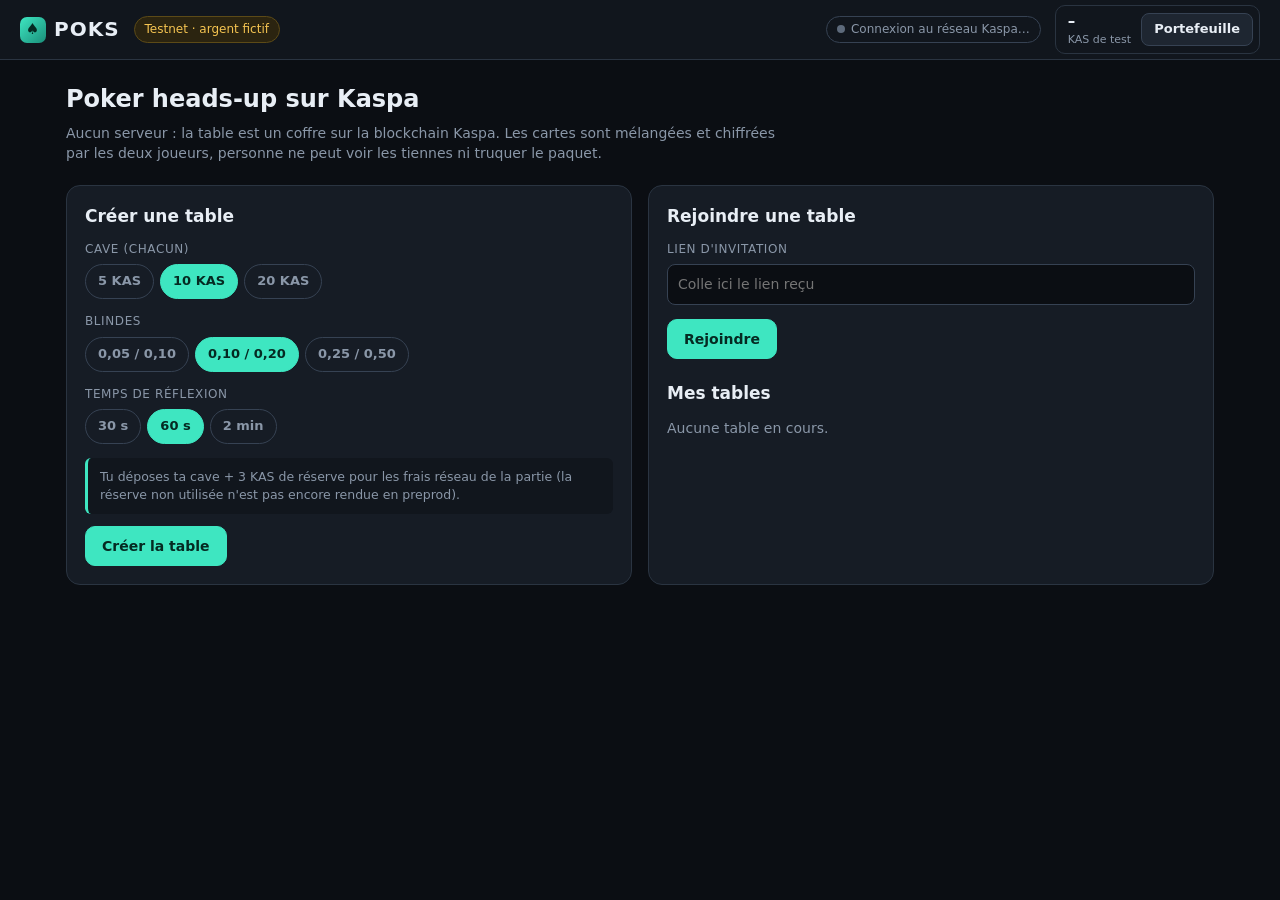
==== index.html @ b6e7e2ed "Poks preprod (testnet-10) : app statique Co-Authored-By: Claude Opus 5.5 <noreply@anthropic.com>" ====
<!doctype html>
<html lang="fr">
<head>
<meta charset="utf-8">
<meta name="viewport" content="width=device-width, initial-scale=1">
<title>Poks — Testnet</title>
<link rel="icon" href="data:image/svg+xml,<svg xmlns='http://www.w3.org/2000/svg' viewBox='0 0 32 32'><rect width='32' height='32' rx='8' fill='%233ee6c1'/><text x='16' y='23' font-size='20' text-anchor='middle' fill='%23052a22'>♠</text></svg>">
<style>
:root {
  --bg: #0b0e13; --bg2: #11161d; --panel: #161c25; --panel2: #1e2631; --line: #2a3441; --line2: #364253;
  --text: #e8eef5; --muted: #8a97a8; --dim: #5d6a7b;
  --accent: #3ee6c1; --accent-ink: #052a22; --gold: #f5c451; --red: #f05d5d; --ok: #3fd27f; --blue: #5aa9ff;
  --felt1: #17805f; --felt2: #0d5a43; --felt3: #08372a; --rail: #1b1f26;
}
* { box-sizing: border-box; }
html, body { margin: 0; min-height: 100%; background: var(--bg); color: var(--text); font: 14px/1.45 Inter, system-ui, -apple-system, "Segoe UI", Roboto, sans-serif; }
button { font: inherit; cursor: pointer; border: 0; color: inherit; background: none; }
input, select { font: inherit; color: var(--text); }
.num { font-variant-numeric: tabular-nums; }
.btn { background: var(--panel2); border: 1px solid var(--line2); padding: 9px 16px; border-radius: 10px; font-weight: 600; }
.btn:hover:not(:disabled) { border-color: var(--muted); }
.btn.primary { background: var(--accent); border-color: var(--accent); color: var(--accent-ink); }
.btn.danger { color: var(--red); border-color: #6b2a2f; background: transparent; }
.btn.sm { padding: 6px 12px; font-size: 13px; border-radius: 8px; }
.btn:disabled { opacity: .4; cursor: not-allowed; }
.topbar { height: 60px; display: flex; align-items: center; gap: 14px; padding: 0 20px; background: var(--bg2); border-bottom: 1px solid var(--line); position: sticky; top: 0; z-index: 20; }
.logo { font-weight: 900; font-size: 20px; letter-spacing: 1px; display: flex; align-items: center; gap: 8px; cursor: pointer; }
.logo i { width: 26px; height: 26px; border-radius: 7px; background: linear-gradient(135deg, var(--accent), #1a8f7a); display: grid; place-items: center; font-style: normal; color: var(--accent-ink); font-size: 15px; }
.grow { flex: 1; }
.pill { font-size: 12px; padding: 4px 10px; border-radius: 99px; border: 1px solid var(--line2); color: var(--muted); display: inline-flex; gap: 6px; align-items: center; }
.pill.test { color: var(--gold); border-color: #5c4a17; background: #2b2410; }
.dot { width: 8px; height: 8px; border-radius: 50%; background: var(--dim); } .dot.on { background: var(--ok); box-shadow: 0 0 0 3px rgba(63,210,127,.15); }
.walletchip { display: flex; align-items: center; gap: 10px; padding: 5px 6px 5px 12px; border: 1px solid var(--line); border-radius: 10px; cursor: pointer; }
.walletchip b { font-size: 15px; }
.walletchip small { display: block; color: var(--muted); font-size: 11px; }
main { max-width: 1180px; margin: 0 auto; padding: 22px 16px; }
.screen { display: none; } .screen.on { display: block; }
h1 { font-size: 24px; margin: 0 0 6px; } h2 { font-size: 17px; margin: 0 0 12px; }
.lead { color: var(--muted); margin: 0 0 22px; max-width: 720px; }
.grid2 { display: grid; grid-template-columns: 1fr 1fr; gap: 16px; } @media (max-width: 860px) { .grid2 { grid-template-columns: 1fr; } }
.card { background: var(--panel); border: 1px solid var(--line); border-radius: 14px; padding: 18px; }
.field { display: flex; flex-direction: column; gap: 6px; margin-bottom: 14px; }
.field label { font-size: 12px; color: var(--muted); text-transform: uppercase; letter-spacing: .6px; }
.chips { display: flex; flex-wrap: wrap; gap: 6px; }
.chip { padding: 7px 12px; border-radius: 99px; border: 1px solid var(--line2); color: var(--muted); font-size: 13px; font-weight: 600; }
.chip.on { background: var(--accent); color: var(--accent-ink); border-color: var(--accent); }
.inp { background: var(--bg); border: 1px solid var(--line2); border-radius: 8px; padding: 9px 10px; width: 100%; }
.mono { font-family: ui-monospace, Menlo, monospace; font-size: 12px; word-break: break-all; }
.note { background: var(--bg2); border-left: 3px solid var(--accent); border-radius: 6px; padding: 10px 12px; font-size: 12.5px; color: var(--muted); margin: 12px 0; }
.warn { border-left-color: var(--gold); }
.err { border-left-color: var(--red); color: #ffb3b3; }
.row { display: flex; gap: 10px; align-items: center; flex-wrap: wrap; }
.list .it { display: flex; justify-content: space-between; align-items: center; padding: 10px 0; border-bottom: 1px solid var(--line); gap: 10px; }
.spinner { width: 18px; height: 18px; border-radius: 50%; border: 2px solid var(--line2); border-top-color: var(--accent); animation: spin .8s linear infinite; display: inline-block; vertical-align: middle; }
@keyframes spin { to { transform: rotate(360deg); } }
/* ---- table ---- */
.tgrid { display: grid; grid-template-columns: 1fr 340px; gap: 16px; } @media (max-width: 980px) { .tgrid { grid-template-columns: 1fr; } }
.twrap { position: relative; width: 100%; aspect-ratio: 1.75; max-height: 62vh; margin: 0 auto; }
.felt { position: absolute; inset: 11% 4%; border-radius: 999px; background: radial-gradient(ellipse at 50% 45%, var(--felt1) 0%, var(--felt2) 55%, var(--felt3) 100%); border: 14px solid var(--rail); box-shadow: 0 0 0 2px #2c333d, inset 0 0 60px rgba(0,0,0,.45), 0 20px 60px rgba(0,0,0,.6); }
.felt::after { content: "POKS · TESTNET"; position: absolute; left: 50%; top: 70%; transform: translate(-50%,-50%); font-weight: 900; letter-spacing: 6px; color: rgba(255,255,255,.06); font-size: 22px; white-space: nowrap; }
.center { position: absolute; left: 50%; top: 44%; transform: translate(-50%,-50%); display: flex; flex-direction: column; align-items: center; gap: 10px; }
.potpill { background: rgba(0,0,0,.45); border-radius: 99px; padding: 4px 14px; font-weight: 700; font-size: 14px; }
.potpill:empty { display: none; }
.board { display: flex; gap: 6px; }
.status { min-height: 20px; font-weight: 600; font-size: 13.5px; color: #fff; text-shadow: 0 1px 3px #000; text-align: center; max-width: 360px; }
.pc { --w: 54px; width: var(--w); height: calc(var(--w) * 1.42); border-radius: 6px; background: #fdfcf8; box-shadow: 0 2px 6px rgba(0,0,0,.45); display: flex; flex-direction: column; padding: 3px 5px; font-weight: 800; position: relative; flex: none; }
.pc .r { font-size: calc(var(--w) * .40); line-height: 1; } .pc .s { font-size: calc(var(--w) * .36); line-height: 1; } .pc .big { position: absolute; right: 5px; bottom: 2px; font-size: calc(var(--w) * .55); line-height: 1; }
.pc.red { color: #d42b2b; } .pc.blk { color: #16191e; }
.pc.back { background: linear-gradient(135deg, #1f3b66, #13284a); border: 2px solid #fdfcf8; padding: 0; }
.pc.back::before { content: ""; position: absolute; inset: 4px; border-radius: 3px; background: repeating-linear-gradient(45deg, rgba(255,255,255,.08) 0 4px, transparent 4px 8px); }
.pc.slot { background: rgba(255,255,255,.05); box-shadow: none; border: 1px dashed rgba(255,255,255,.18); }
.seat { position: absolute; left: 50%; transform: translate(-50%,-50%); display: flex; flex-direction: column; align-items: center; gap: 4px; }
.seat.opp { top: 10%; } .seat.me { top: 80%; }
.seat.me .hole { margin-bottom: -14px; z-index: 0; } .seat .plate { z-index: 1; }
.seat .hole { display: flex; gap: 3px; } .seat.me .hole .pc { --w: 62px; } .seat.opp .hole .pc { --w: 46px; }
.plate { display: flex; align-items: center; gap: 8px; background: rgba(12,16,22,.94); border: 1px solid var(--line2); border-radius: 12px; padding: 6px 14px 6px 6px; min-width: 170px; box-shadow: 0 4px 14px rgba(0,0,0,.5); position: relative; }
.seat.acting .plate { border-color: var(--accent); box-shadow: 0 0 0 1px var(--accent), 0 0 22px rgba(62,230,193,.35); }
.ava { --t: 100; position: relative; width: 40px; height: 40px; border-radius: 50%; display: grid; place-items: center; font-weight: 900; color: #0a120f; flex: none; }
.ava::before { content: ""; position: absolute; inset: -4px; border-radius: 50%; background: conic-gradient(var(--ring, var(--accent)) calc(var(--t) * 1%), transparent 0); -webkit-mask: radial-gradient(circle, transparent 22px, #000 23px); mask: radial-gradient(circle, transparent 22px, #000 23px); }
.seat:not(.acting) .ava::before { display: none; }
.pname { font-size: 12.5px; color: var(--muted); } .pstack { font-weight: 800; font-size: 15px; }
.dbtn { position: absolute; right: -10px; top: -10px; width: 22px; height: 22px; border-radius: 50%; background: #fff; color: #111; font-weight: 900; font-size: 11px; display: grid; place-items: center; }
.handlbl { font-size: 12px; font-weight: 700; color: var(--gold); background: rgba(0,0,0,.55); padding: 2px 10px; border-radius: 99px; }
.handlbl:empty { display: none; }
.bet { position: absolute; left: 50%; transform: translateX(-50%); font-weight: 700; font-size: 13px; background: rgba(0,0,0,.4); padding: 2px 10px; border-radius: 99px; }
.bet:empty { display: none; }
.bet.opp { top: 29%; } .bet.me { top: 59%; }
.actbox { margin-top: 12px; }
.sizing { display: flex; gap: 6px; align-items: center; margin-bottom: 10px; flex-wrap: wrap; }
.preset { padding: 6px 10px; border-radius: 8px; background: var(--panel2); border: 1px solid var(--line2); font-size: 12px; font-weight: 700; color: var(--muted); }
.sizing input[type=range] { flex: 1; min-width: 120px; accent-color: var(--accent); }
.mainacts { display: grid; grid-template-columns: 1fr 1fr 1fr; gap: 10px; }
.abtn { padding: 14px 10px; border-radius: 12px; font-weight: 800; font-size: 15px; border: 1px solid; line-height: 1.15; }
.abtn small { display: block; font-size: 13px; opacity: .9; }
.abtn.fold { background: #2a1517; border-color: #6b2a2f; color: #ff9c9c; } .abtn.call { background: #10281f; border-color: #1f6b4f; color: #7ff0d0; } .abtn.raise { background: #2e2310; border-color: #8a6420; color: #ffc865; }
.abtn:disabled { opacity: .3; cursor: not-allowed; }
.waitbox { color: var(--muted); text-align: center; padding: 18px; }
.side { display: flex; flex-direction: column; gap: 12px; }
.tabbar { display: flex; border-bottom: 1px solid var(--line); margin: -6px -6px 8px; }
.tabbar button { flex: 1; padding: 8px; color: var(--muted); font-weight: 600; font-size: 12.5px; border-bottom: 2px solid transparent; }
.tabbar button.on { color: var(--text); border-bottom-color: var(--accent); }
.logbox { max-height: 430px; overflow-y: auto; font-size: 12.5px; }
.lg { padding: 6px 0; border-bottom: 1px solid var(--line); }
.lg .h { font-family: ui-monospace, Menlo, monospace; font-size: 10.5px; color: var(--dim); cursor: pointer; }
.kv { display: grid; grid-template-columns: 1fr auto; gap: 6px 10px; font-size: 13px; } .kv span { color: var(--muted); }
.mbg { position: fixed; inset: 0; z-index: 50; background: rgba(3,5,8,.72); display: none; align-items: center; justify-content: center; padding: 16px; }
.mbg.on { display: flex; }
.modal { width: 100%; max-width: 480px; background: var(--panel); border: 1px solid var(--line2); border-radius: 18px; padding: 22px; }
.toasts { position: fixed; top: 70px; right: 16px; z-index: 70; display: flex; flex-direction: column; gap: 8px; }
.toast { background: var(--panel); border: 1px solid var(--line2); border-left: 3px solid var(--accent); border-radius: 10px; padding: 10px 14px; font-size: 13px; max-width: 340px; box-shadow: 0 10px 30px rgba(0,0,0,.5); }
.toast.err { border-left-color: var(--red); }
.result { background: rgba(0,0,0,.55); border-radius: 10px; padding: 6px 12px; font-size: 13px; text-align: center; }
</style>
</head>
<body>
<div class="topbar">
  <div class="logo" id="home"><i>♠</i>POKS</div>
  <span class="pill test">Testnet · argent fictif</span>
  <div class="grow"></div>
  <span class="pill" id="net"><span class="dot" id="netdot"></span><span id="netlbl">Connexion au réseau Kaspa…</span></span>
  <div class="walletchip" id="wchip"><div><b class="num" id="wbal">–</b><small>KAS de test</small></div><span class="btn sm">Portefeuille</span></div>
</div>
<main id="root">
  <section class="screen on" id="s-home">
    <h1>Poker heads-up sur Kaspa</h1>
    <p class="lead">Aucun serveur : la table est un coffre sur la blockchain Kaspa. Les cartes sont mélangées et chiffrées par les deux joueurs, personne ne peut voir les tiennes ni truquer le paquet.</p>
    <div class="grid2">
      <div class="card">
        <h2>Créer une table</h2>
        <div class="field"><label>Cave (chacun)</label><div class="chips" id="c-buyin"><button class="chip" data-v="5">5 KAS</button><button class="chip on" data-v="10">10 KAS</button><button class="chip" data-v="20">20 KAS</button></div></div>
        <div class="field"><label>Blindes</label><div class="chips" id="c-blinds"><button class="chip" data-v="0.05/0.1">0,05 / 0,10</button><button class="chip on" data-v="0.1/0.2">0,10 / 0,20</button><button class="chip" data-v="0.25/0.5">0,25 / 0,50</button></div></div>
        <div class="field"><label>Temps de réflexion</label><div class="chips" id="c-time"><button class="chip" data-v="30">30 s</button><button class="chip on" data-v="60">60 s</button><button class="chip" data-v="120">2 min</button></div></div>
        <div class="note">Tu déposes ta cave + 3 KAS de réserve pour les frais réseau de la partie (la réserve non utilisée n'est pas encore rendue en preprod).</div>
        <button class="btn primary" id="b-create">Créer la table</button>
      </div>
      <div class="card">
        <h2>Rejoindre une table</h2>
        <div class="field"><label>Lien d'invitation</label><input class="inp" id="j-link" placeholder="Colle ici le lien reçu"></div>
        <button class="btn primary" id="b-join">Rejoindre</button>
        <h2 style="margin-top:22px">Mes tables</h2>
        <div class="list" id="mytables"><div style="color:var(--muted)">Aucune table en cours.</div></div>
      </div>
    </div>
  </section>

  <section class="screen" id="s-table">
    <div class="row" style="margin-bottom:10px">
      <button class="btn sm" id="b-back">← Accueil</button>
      <b id="t-title">Table</b><span class="pill" id="t-hand"></span>
      <div class="grow"></div>
      <button class="btn sm" id="b-invite" style="display:none">Copier l'invitation</button>
      <button class="btn sm danger" id="b-leave">Quitter et encaisser</button>
    </div>
    <div class="tgrid">
      <div>
        <div class="twrap"><div class="felt"></div>
          <div class="seat opp" id="seat-opp"><div class="hole" id="h-opp"></div><div class="plate"><div class="ava" style="background:#f5c451">B</div><div><div class="pname" id="n-opp">Adversaire</div><div class="pstack num" id="st-opp">–</div></div><span id="d-opp"></span></div><div class="handlbl" id="l-opp"></div></div>
          <div class="bet opp num" id="bet-opp"></div>
          <div class="center"><div class="potpill num" id="pot"></div><div class="board" id="board"></div><div class="status" id="status"></div></div>
          <div class="bet me num" id="bet-me"></div>
          <div class="seat me" id="seat-me"><div class="hole" id="h-me"></div><div class="plate"><div class="ava" style="background:#3ee6c1">T</div><div><div class="pname">Toi</div><div class="pstack num" id="st-me">–</div></div><span id="d-me"></span></div><div class="handlbl" id="l-me"></div></div>
        </div>
        <div class="card actbox" id="actbox"></div>
      </div>
      <aside class="side">
        <div class="card">
          <div class="tabbar" id="tabs"><button class="on" data-p="log">Journal Kaspa</button><button data-p="info">Table</button></div>
          <div id="p-log" class="logbox"></div>
          <div id="p-info" style="display:none"></div>
        </div>
      </aside>
    </div>
  </section>
</main>

<div class="mbg" id="m-wallet"><div class="modal">
  <h2>Portefeuille de test</h2>
  <p style="color:var(--muted);margin-top:0">Une clé créée et gardée dans ce navigateur, pour le réseau de test uniquement (argent fictif).</p>
  <div class="field"><label>Ton adresse</label><div class="mono" id="w-addr"></div></div>
  <div class="kv"><span>Solde</span><b class="num" id="w-bal"></b></div>
  <div class="note">Pour recevoir des KAS de test gratuits : ouvre le <a href="https://faucet-tn10.kaspanet.io/" target="_blank" rel="noopener" style="color:var(--accent)">faucet testnet-10</a> et colle ton adresse.</div>
  <div class="row"><button class="btn sm" id="w-copy">Copier l'adresse</button><button class="btn sm" id="w-export">Afficher la clé privée</button><button class="btn sm" id="w-import">Importer une clé</button></div>
  <div class="mono" id="w-priv" style="margin-top:10px;color:var(--gold)"></div>
  <div class="row" style="justify-content:flex-end;margin-top:16px"><button class="btn" data-close>Fermer</button></div>
</div></div>

<div class="mbg" id="m-join"><div class="modal">
  <h2>Rejoindre cette table ?</h2>
  <div class="kv" id="mj-info"></div>
  <div class="note">Ta cave est déposée dans le coffre de la table. Tu la récupères (avec tes gains) quand tu quittes la table.</div>
  <div class="row" style="justify-content:flex-end"><button class="btn" data-close>Annuler</button><button class="btn primary" id="mj-ok">Rejoindre</button></div>
</div></div>

<div class="toasts" id="toasts"></div>
<script type="module" src="./app.js"></script>
</body>
</html>
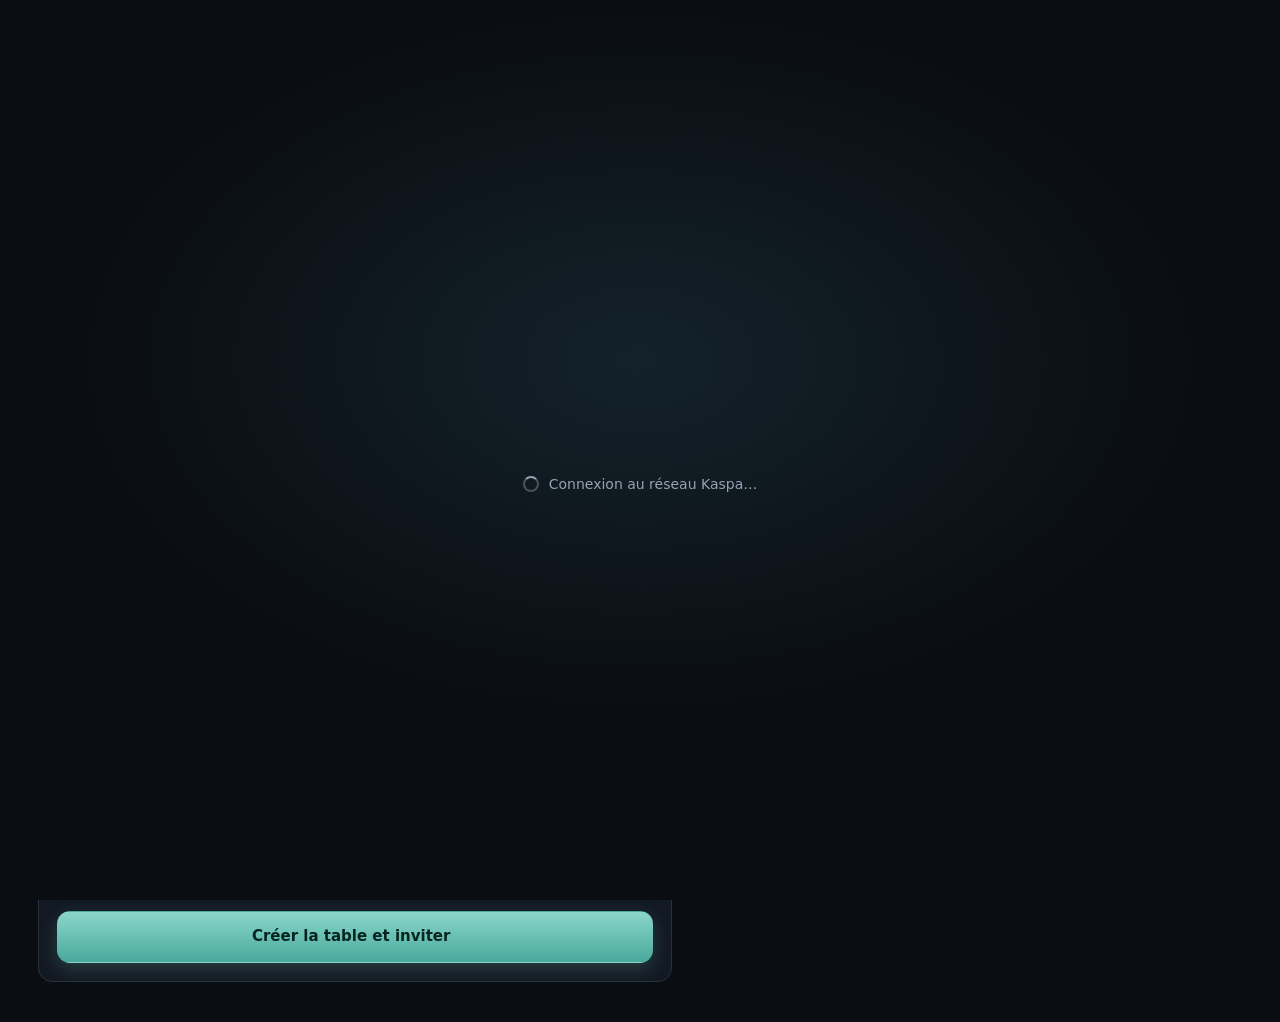
==== commit c61ea2cb: "v2 : nouvelle interface (mobile, logo), recave, frais payés par les joueurs, fermeture des tables - " ====
--- a/index.html
+++ b/index.html
@@ -2,196 +2,523 @@
 <html lang="fr">
 <head>
 <meta charset="utf-8">
-<meta name="viewport" content="width=device-width, initial-scale=1">
-<title>Poks — Testnet</title>
-<link rel="icon" href="data:image/svg+xml,<svg xmlns='http://www.w3.org/2000/svg' viewBox='0 0 32 32'><rect width='32' height='32' rx='8' fill='%233ee6c1'/><text x='16' y='23' font-size='20' text-anchor='middle' fill='%23052a22'>♠</text></svg>">
+<meta name="viewport" content="width=device-width, initial-scale=1, viewport-fit=cover">
+<meta name="theme-color" content="#0a0d12">
+<meta name="mobile-web-app-capable" content="yes">
+<meta name="apple-mobile-web-app-status-bar-style" content="black-translucent">
+<title>Poks — Poker sur Kaspa (testnet)</title>
+<link rel="icon" href="data:image/svg+xml,%3Csvg xmlns='http://www.w3.org/2000/svg' viewBox='0 0 64 64'%3E%3Crect width='64' height='64' rx='14' fill='%230a0d12'/%3E%3Cpath fill='%2370C7BA' transform='translate(-36 -27) scale(.62)' d='M123.6,152.2l-20.3-3l5.8-39.4l-42.6,32.8l-12.5-16.4l37.4-28.8L53.9,68.7l12.5-16.4L109,85.1l-5.8-39.4l20.3-3l8.1,54.8L123.6,152.2Z'/%3E%3C/svg%3E">
 <style>
 :root {
-  --bg: #0b0e13; --bg2: #11161d; --panel: #161c25; --panel2: #1e2631; --line: #2a3441; --line2: #364253;
-  --text: #e8eef5; --muted: #8a97a8; --dim: #5d6a7b;
-  --accent: #3ee6c1; --accent-ink: #052a22; --gold: #f5c451; --red: #f05d5d; --ok: #3fd27f; --blue: #5aa9ff;
-  --felt1: #17805f; --felt2: #0d5a43; --felt3: #08372a; --rail: #1b1f26;
+  --bg: #0a0d12; --bg2: #10151c; --panel: #151b24; --panel2: #1c2430; --panel3: #232d3b; --line: #283240; --line2: #344052;
+  --text: #e9eef5; --muted: #95a2b3; --dim: #6b7889;
+  --accent: #70c7ba; --accent2: #49a99b; --accent-ink: #062521; --gold: #f5c451; --red: #f05d5d; --ok: #3fd27f;
+  --felt1: #1a8c68; --felt2: #0e5e46; --felt3: #073426; --rail1: #2a2f38; --rail2: #12161c;
+  --c-s: #15181d; --c-h: #d42b2b; --c-d: #d42b2b; --c-c: #15181d;
+  --r: 14px; --ease: cubic-bezier(.2,.8,.2,1);
+  --sat: env(safe-area-inset-top, 0px); --sab: env(safe-area-inset-bottom, 0px);
 }
-* { box-sizing: border-box; }
-html, body { margin: 0; min-height: 100%; background: var(--bg); color: var(--text); font: 14px/1.45 Inter, system-ui, -apple-system, "Segoe UI", Roboto, sans-serif; }
-button { font: inherit; cursor: pointer; border: 0; color: inherit; background: none; }
+body.four { --c-d: #1d6fe0; --c-c: #12924a; }
+* { box-sizing: border-box; -webkit-tap-highlight-color: transparent; }
+html, body { margin: 0; min-height: 100%; background: var(--bg); color: var(--text); font: 14px/1.45 Inter, ui-sans-serif, system-ui, -apple-system, "Segoe UI", Roboto, sans-serif; -webkit-font-smoothing: antialiased; }
+body { background: radial-gradient(1200px 600px at 50% -10%, #142130 0%, var(--bg) 60%) fixed; }
+button { font: inherit; cursor: pointer; border: 0; color: inherit; background: none; touch-action: manipulation; }
 input, select { font: inherit; color: var(--text); }
+a { color: var(--accent); }
+:focus-visible { outline: 2px solid var(--accent); outline-offset: 2px; border-radius: 8px; }
 .num { font-variant-numeric: tabular-nums; }
-.btn { background: var(--panel2); border: 1px solid var(--line2); padding: 9px 16px; border-radius: 10px; font-weight: 600; }
+.sr { position: absolute; width: 1px; height: 1px; overflow: hidden; clip: rect(0 0 0 0); }
+.grow { flex: 1; }
+.row { display: flex; gap: 10px; align-items: center; flex-wrap: wrap; }
+.muted { color: var(--muted); }
+.mono { font-family: ui-monospace, SFMono-Regular, Menlo, monospace; font-size: 12px; word-break: break-all; }
+
+/* ---------- boutons ---------- */
+.btn { display: inline-flex; align-items: center; justify-content: center; gap: 8px; min-height: 40px; background: var(--panel2); border: 1px solid var(--line2); padding: 9px 16px; border-radius: 11px; font-weight: 650; transition: border-color .15s, background .15s, transform .08s; }
 .btn:hover:not(:disabled) { border-color: var(--muted); }
-.btn.primary { background: var(--accent); border-color: var(--accent); color: var(--accent-ink); }
-.btn.danger { color: var(--red); border-color: #6b2a2f; background: transparent; }
-.btn.sm { padding: 6px 12px; font-size: 13px; border-radius: 8px; }
-.btn:disabled { opacity: .4; cursor: not-allowed; }
-.topbar { height: 60px; display: flex; align-items: center; gap: 14px; padding: 0 20px; background: var(--bg2); border-bottom: 1px solid var(--line); position: sticky; top: 0; z-index: 20; }
-.logo { font-weight: 900; font-size: 20px; letter-spacing: 1px; display: flex; align-items: center; gap: 8px; cursor: pointer; }
-.logo i { width: 26px; height: 26px; border-radius: 7px; background: linear-gradient(135deg, var(--accent), #1a8f7a); display: grid; place-items: center; font-style: normal; color: var(--accent-ink); font-size: 15px; }
-.grow { flex: 1; }
-.pill { font-size: 12px; padding: 4px 10px; border-radius: 99px; border: 1px solid var(--line2); color: var(--muted); display: inline-flex; gap: 6px; align-items: center; }
-.pill.test { color: var(--gold); border-color: #5c4a17; background: #2b2410; }
-.dot { width: 8px; height: 8px; border-radius: 50%; background: var(--dim); } .dot.on { background: var(--ok); box-shadow: 0 0 0 3px rgba(63,210,127,.15); }
-.walletchip { display: flex; align-items: center; gap: 10px; padding: 5px 6px 5px 12px; border: 1px solid var(--line); border-radius: 10px; cursor: pointer; }
-.walletchip b { font-size: 15px; }
-.walletchip small { display: block; color: var(--muted); font-size: 11px; }
-main { max-width: 1180px; margin: 0 auto; padding: 22px 16px; }
-.screen { display: none; } .screen.on { display: block; }
-h1 { font-size: 24px; margin: 0 0 6px; } h2 { font-size: 17px; margin: 0 0 12px; }
-.lead { color: var(--muted); margin: 0 0 22px; max-width: 720px; }
-.grid2 { display: grid; grid-template-columns: 1fr 1fr; gap: 16px; } @media (max-width: 860px) { .grid2 { grid-template-columns: 1fr; } }
-.card { background: var(--panel); border: 1px solid var(--line); border-radius: 14px; padding: 18px; }
-.field { display: flex; flex-direction: column; gap: 6px; margin-bottom: 14px; }
-.field label { font-size: 12px; color: var(--muted); text-transform: uppercase; letter-spacing: .6px; }
-.chips { display: flex; flex-wrap: wrap; gap: 6px; }
-.chip { padding: 7px 12px; border-radius: 99px; border: 1px solid var(--line2); color: var(--muted); font-size: 13px; font-weight: 600; }
-.chip.on { background: var(--accent); color: var(--accent-ink); border-color: var(--accent); }
-.inp { background: var(--bg); border: 1px solid var(--line2); border-radius: 8px; padding: 9px 10px; width: 100%; }
-.mono { font-family: ui-monospace, Menlo, monospace; font-size: 12px; word-break: break-all; }
-.note { background: var(--bg2); border-left: 3px solid var(--accent); border-radius: 6px; padding: 10px 12px; font-size: 12.5px; color: var(--muted); margin: 12px 0; }
-.warn { border-left-color: var(--gold); }
-.err { border-left-color: var(--red); color: #ffb3b3; }
-.row { display: flex; gap: 10px; align-items: center; flex-wrap: wrap; }
-.list .it { display: flex; justify-content: space-between; align-items: center; padding: 10px 0; border-bottom: 1px solid var(--line); gap: 10px; }
-.spinner { width: 18px; height: 18px; border-radius: 50%; border: 2px solid var(--line2); border-top-color: var(--accent); animation: spin .8s linear infinite; display: inline-block; vertical-align: middle; }
+.btn:active:not(:disabled) { transform: translateY(1px); }
+.btn.primary { background: linear-gradient(180deg, #8ad6cb, var(--accent2)); border-color: transparent; color: var(--accent-ink); box-shadow: 0 6px 18px rgba(112,199,186,.22); }
+.btn.ghost { background: transparent; }
+.btn.danger { color: #ff9d9d; border-color: #5a2a2f; background: transparent; }
+.btn.sm { min-height: 34px; padding: 6px 12px; font-size: 13px; border-radius: 9px; }
+.btn.lg { min-height: 52px; padding: 14px 18px; font-size: 15px; border-radius: 13px; }
+.btn.block { width: 100%; }
+.btn:disabled { opacity: .45; cursor: not-allowed; }
+.iconbtn { width: 40px; height: 40px; display: grid; place-items: center; border-radius: 11px; border: 1px solid var(--line2); background: var(--panel2); font-size: 17px; flex: none; }
+.iconbtn:hover { border-color: var(--muted); }
+.spinner { width: 16px; height: 16px; border-radius: 50%; border: 2px solid rgba(255,255,255,.25); border-top-color: currentColor; animation: spin .8s linear infinite; display: inline-block; flex: none; }
 @keyframes spin { to { transform: rotate(360deg); } }
-/* ---- table ---- */
-.tgrid { display: grid; grid-template-columns: 1fr 340px; gap: 16px; } @media (max-width: 980px) { .tgrid { grid-template-columns: 1fr; } }
-.twrap { position: relative; width: 100%; aspect-ratio: 1.75; max-height: 62vh; margin: 0 auto; }
-.felt { position: absolute; inset: 11% 4%; border-radius: 999px; background: radial-gradient(ellipse at 50% 45%, var(--felt1) 0%, var(--felt2) 55%, var(--felt3) 100%); border: 14px solid var(--rail); box-shadow: 0 0 0 2px #2c333d, inset 0 0 60px rgba(0,0,0,.45), 0 20px 60px rgba(0,0,0,.6); }
-.felt::after { content: "POKS · TESTNET"; position: absolute; left: 50%; top: 70%; transform: translate(-50%,-50%); font-weight: 900; letter-spacing: 6px; color: rgba(255,255,255,.06); font-size: 22px; white-space: nowrap; }
-.center { position: absolute; left: 50%; top: 44%; transform: translate(-50%,-50%); display: flex; flex-direction: column; align-items: center; gap: 10px; }
-.potpill { background: rgba(0,0,0,.45); border-radius: 99px; padding: 4px 14px; font-weight: 700; font-size: 14px; }
-.potpill:empty { display: none; }
-.board { display: flex; gap: 6px; }
-.status { min-height: 20px; font-weight: 600; font-size: 13.5px; color: #fff; text-shadow: 0 1px 3px #000; text-align: center; max-width: 360px; }
-.pc { --w: 54px; width: var(--w); height: calc(var(--w) * 1.42); border-radius: 6px; background: #fdfcf8; box-shadow: 0 2px 6px rgba(0,0,0,.45); display: flex; flex-direction: column; padding: 3px 5px; font-weight: 800; position: relative; flex: none; }
-.pc .r { font-size: calc(var(--w) * .40); line-height: 1; } .pc .s { font-size: calc(var(--w) * .36); line-height: 1; } .pc .big { position: absolute; right: 5px; bottom: 2px; font-size: calc(var(--w) * .55); line-height: 1; }
-.pc.red { color: #d42b2b; } .pc.blk { color: #16191e; }
-.pc.back { background: linear-gradient(135deg, #1f3b66, #13284a); border: 2px solid #fdfcf8; padding: 0; }
-.pc.back::before { content: ""; position: absolute; inset: 4px; border-radius: 3px; background: repeating-linear-gradient(45deg, rgba(255,255,255,.08) 0 4px, transparent 4px 8px); }
-.pc.slot { background: rgba(255,255,255,.05); box-shadow: none; border: 1px dashed rgba(255,255,255,.18); }
-.seat { position: absolute; left: 50%; transform: translate(-50%,-50%); display: flex; flex-direction: column; align-items: center; gap: 4px; }
-.seat.opp { top: 10%; } .seat.me { top: 80%; }
-.seat.me .hole { margin-bottom: -14px; z-index: 0; } .seat .plate { z-index: 1; }
-.seat .hole { display: flex; gap: 3px; } .seat.me .hole .pc { --w: 62px; } .seat.opp .hole .pc { --w: 46px; }
-.plate { display: flex; align-items: center; gap: 8px; background: rgba(12,16,22,.94); border: 1px solid var(--line2); border-radius: 12px; padding: 6px 14px 6px 6px; min-width: 170px; box-shadow: 0 4px 14px rgba(0,0,0,.5); position: relative; }
-.seat.acting .plate { border-color: var(--accent); box-shadow: 0 0 0 1px var(--accent), 0 0 22px rgba(62,230,193,.35); }
-.ava { --t: 100; position: relative; width: 40px; height: 40px; border-radius: 50%; display: grid; place-items: center; font-weight: 900; color: #0a120f; flex: none; }
-.ava::before { content: ""; position: absolute; inset: -4px; border-radius: 50%; background: conic-gradient(var(--ring, var(--accent)) calc(var(--t) * 1%), transparent 0); -webkit-mask: radial-gradient(circle, transparent 22px, #000 23px); mask: radial-gradient(circle, transparent 22px, #000 23px); }
-.seat:not(.acting) .ava::before { display: none; }
-.pname { font-size: 12.5px; color: var(--muted); } .pstack { font-weight: 800; font-size: 15px; }
-.dbtn { position: absolute; right: -10px; top: -10px; width: 22px; height: 22px; border-radius: 50%; background: #fff; color: #111; font-weight: 900; font-size: 11px; display: grid; place-items: center; }
-.handlbl { font-size: 12px; font-weight: 700; color: var(--gold); background: rgba(0,0,0,.55); padding: 2px 10px; border-radius: 99px; }
-.handlbl:empty { display: none; }
-.bet { position: absolute; left: 50%; transform: translateX(-50%); font-weight: 700; font-size: 13px; background: rgba(0,0,0,.4); padding: 2px 10px; border-radius: 99px; }
-.bet:empty { display: none; }
-.bet.opp { top: 29%; } .bet.me { top: 59%; }
-.actbox { margin-top: 12px; }
-.sizing { display: flex; gap: 6px; align-items: center; margin-bottom: 10px; flex-wrap: wrap; }
-.preset { padding: 6px 10px; border-radius: 8px; background: var(--panel2); border: 1px solid var(--line2); font-size: 12px; font-weight: 700; color: var(--muted); }
-.sizing input[type=range] { flex: 1; min-width: 120px; accent-color: var(--accent); }
-.mainacts { display: grid; grid-template-columns: 1fr 1fr 1fr; gap: 10px; }
-.abtn { padding: 14px 10px; border-radius: 12px; font-weight: 800; font-size: 15px; border: 1px solid; line-height: 1.15; }
-.abtn small { display: block; font-size: 13px; opacity: .9; }
-.abtn.fold { background: #2a1517; border-color: #6b2a2f; color: #ff9c9c; } .abtn.call { background: #10281f; border-color: #1f6b4f; color: #7ff0d0; } .abtn.raise { background: #2e2310; border-color: #8a6420; color: #ffc865; }
-.abtn:disabled { opacity: .3; cursor: not-allowed; }
-.waitbox { color: var(--muted); text-align: center; padding: 18px; }
+
+/* ---------- écran de chargement ---------- */
+.boot { position: fixed; inset: 0; z-index: 100; display: flex; flex-direction: column; align-items: center; justify-content: center; gap: 22px; background: radial-gradient(800px 500px at 50% 40%, #13222a, var(--bg) 70%); transition: opacity .4s, visibility .4s; }
+.boot.done { opacity: 0; visibility: hidden; pointer-events: none; }
+.boot-l { display: flex; gap: 10px; align-items: center; color: var(--muted); font-size: 14px; }
+.boot [data-logo] svg .kglyph { animation: kpulse 1.4s ease-in-out infinite; transform-origin: center; transform-box: fill-box; }
+@keyframes kpulse { 50% { opacity: .55; } }
+
+/* ---------- barre du haut ---------- */
+.topbar { position: sticky; top: 0; z-index: 30; display: flex; align-items: center; gap: 12px; padding: 10px 20px; background: rgba(12,16,22,.86); backdrop-filter: blur(10px); border-bottom: 1px solid var(--line); }
+.logo { display: flex; align-items: center; cursor: pointer; color: var(--text); padding: 4px 2px; }
+.logo svg { height: 100%; width: auto; display: block; }
+[data-logo] { display: inline-flex; }
+.logo-old { width: 28px; height: 28px; border-radius: 8px; display: grid; place-items: center; font-style: normal; color: var(--accent-ink); font-size: 16px; background: linear-gradient(135deg, var(--accent), #1a8f7a); box-shadow: 0 4px 14px rgba(112,199,186,.3); }
+.tag-test { font-size: 11px; font-weight: 700; color: var(--gold); border: 1px solid #5c4a17; background: #2b2410; padding: 3px 9px; border-radius: 99px; }
+.net { display: flex; align-items: center; gap: 8px; font-size: 12px; color: var(--muted); border: 1px solid var(--line); border-radius: 99px; padding: 5px 11px; }
+.dot { width: 8px; height: 8px; border-radius: 50%; background: var(--dim); flex: none; }
+.dot.on { background: var(--ok); box-shadow: 0 0 0 3px rgba(63,210,127,.16); }
+.wallet { display: flex; align-items: center; gap: 10px; padding: 4px 4px 4px 12px; border: 1px solid var(--line2); border-radius: 12px; background: var(--panel); }
+.wallet .w-amt { font-weight: 800; font-size: 15px; line-height: 1.1; }
+.wallet .w-sub { font-size: 11px; color: var(--muted); }
+
+main { max-width: 1240px; margin: 0 auto; padding: 22px 18px 40px; }
+.screen { display: none; } .screen.on { display: block; animation: fade .25s var(--ease); }
+@keyframes fade { from { opacity: 0; transform: translateY(4px); } }
+h1 { font-size: 26px; line-height: 1.2; margin: 0 0 8px; letter-spacing: -.2px; } h2 { font-size: 17px; margin: 0 0 12px; } h3 { font-size: 15px; margin: 0 0 10px; }
+.card { background: linear-gradient(180deg, var(--panel), #131922); border: 1px solid var(--line); border-radius: var(--r); padding: 18px; }
+
+/* ---------- accueil ---------- */
+.hero { display: grid; grid-template-columns: 1.2fr 1fr; gap: 18px; margin-bottom: 18px; }
+.hero-txt p { color: var(--muted); margin: 0 0 14px; max-width: 560px; }
+.trust { display: flex; flex-wrap: wrap; gap: 8px; }
+.trust span { font-size: 12px; color: #cfeee6; border: 1px solid #1e5a4c; background: #0f2a24; padding: 5px 10px; border-radius: 99px; }
+.steps { display: grid; gap: 12px; counter-reset: s; }
+.steps div { counter-increment: s; display: grid; grid-template-columns: 28px 1fr; gap: 10px; font-size: 13px; color: var(--muted); }
+.steps div::before { content: counter(s); width: 26px; height: 26px; border-radius: 50%; display: grid; place-items: center; background: var(--panel3); color: var(--text); font-weight: 800; font-size: 12px; }
+.steps b { color: var(--text); display: block; }
+.home-grid { display: grid; grid-template-columns: 1.15fr 1fr; gap: 18px; }
+.field { margin-bottom: 16px; }
+.lbl, .field > label { display: block; font-size: 12px; color: var(--muted); text-transform: uppercase; letter-spacing: .7px; margin-bottom: 8px; font-weight: 650; }
+.seg { display: grid; grid-auto-flow: column; grid-auto-columns: 1fr; gap: 6px; }
+.opt { min-height: 52px; padding: 9px 6px; border-radius: 11px; border: 1px solid var(--line2); background: var(--bg2); text-align: center; font-weight: 750; transition: all .15s; }
+.opt small { display: block; font-weight: 500; color: var(--muted); font-size: 12px; margin-top: 1px; }
+.opt[aria-pressed="true"] { border-color: var(--accent); background: #0f2a24; box-shadow: inset 0 0 0 1px var(--accent); }
+.opt[aria-pressed="true"] small { color: #a6f5e3; }
+.recap { border: 1px solid var(--line); background: var(--bg2); border-radius: 12px; padding: 12px 14px; margin: 4px 0 14px; }
+.kv { display: grid; grid-template-columns: 1fr auto; gap: 7px 0; font-size: 13.5px; }
+.kv span { color: var(--muted); } .kv b { text-align: right; padding-left: 12px; }
+.kv .total { border-top: 1px solid var(--line); padding-top: 8px; font-size: 14.5px; }
+.inp { width: 100%; min-height: 46px; background: var(--bg); border: 1px solid var(--line2); border-radius: 11px; padding: 11px 12px; }
+.inp:focus { border-color: var(--accent); outline: none; }
+.note { background: var(--bg2); border-left: 3px solid var(--accent); border-radius: 8px; padding: 10px 12px; font-size: 13px; color: var(--muted); margin: 12px 0; }
+.note.warn { border-left-color: var(--gold); } .note.err { border-left-color: var(--red); color: #ffc7c7; }
+.tables { display: grid; gap: 8px; }
+.trow { display: grid; grid-template-columns: auto 1fr auto; gap: 12px; align-items: center; padding: 11px 12px; border: 1px solid var(--line); border-radius: 12px; background: var(--bg2); }
+.trow .ic { width: 38px; height: 38px; border-radius: 10px; display: grid; place-items: center; background: #0f2a24; color: var(--accent); font-weight: 900; }
+.trow b { display: block; } .trow small { color: var(--muted); font-size: 12px; }
+.empty { color: var(--muted); font-size: 13px; padding: 16px; text-align: center; border: 1px dashed var(--line2); border-radius: 12px; }
+
+/* ---------- table ---------- */
+.tbar { display: flex; align-items: center; gap: 8px; margin-bottom: 12px; }
+.tbar .title { font-weight: 800; line-height: 1.2; } .tbar .meta { color: var(--muted); font-size: 12.5px; }
+.pill { font-size: 12px; color: var(--muted); border: 1px solid var(--line2); padding: 5px 10px; border-radius: 99px; white-space: nowrap; }
+.verified { color: var(--ok); border-color: #1f5a3b; background: #0f2219; }
+.tgrid { display: grid; grid-template-columns: minmax(0, 1fr) 340px; gap: 16px; align-items: start; }
+.stage { position: relative; min-width: 0; }
+.twrap { position: relative; width: 100%; aspect-ratio: 1.9; }
+.rail { position: absolute; inset: 9% 5%; border-radius: 999px; background: linear-gradient(180deg, var(--rail1), var(--rail2)); box-shadow: 0 30px 70px rgba(0,0,0,.65), inset 0 1px 0 rgba(255,255,255,.06); }
+.felt { position: absolute; inset: calc(9% + 14px) calc(5% + 14px); border-radius: 999px; background: radial-gradient(ellipse at 50% 42%, var(--felt1) 0%, var(--felt2) 55%, var(--felt3) 100%); box-shadow: inset 0 0 0 2px rgba(255,255,255,.04), inset 0 0 70px rgba(0,0,0,.45); }
+.felt::before { content: ""; position: absolute; inset: 12px; border-radius: 999px; border: 1px solid rgba(255,255,255,.07); }
+.felt::after { content: "POKS"; position: absolute; left: 50%; top: 71%; transform: translate(-50%,-50%); font-weight: 900; letter-spacing: 10px; color: rgba(255,255,255,.05); font-size: 30px; }
+.center { position: absolute; left: 50%; top: 46%; transform: translate(-50%,-50%); display: flex; flex-direction: column; align-items: center; gap: 10px; width: 72%; z-index: 1; }
+.potpill { display: inline-flex; align-items: center; gap: 8px; background: rgba(0,0,0,.42); border: 1px solid rgba(255,255,255,.07); border-radius: 99px; padding: 4px 14px 4px 6px; font-weight: 800; font-size: 14px; min-height: 30px; transition: opacity .2s; }
+.potpill.hide { visibility: hidden; }
+.board { display: flex; gap: 6px; --w: 58px; }
+.status { min-height: 22px; font-weight: 650; font-size: 13.5px; color: rgba(255,255,255,.94); text-shadow: 0 1px 3px #000; text-align: center; display: flex; gap: 8px; align-items: center; justify-content: center; }
+.status .spinner { width: 13px; height: 13px; }
+
+/* cartes */
+.pc { --w: 58px; width: var(--w); height: calc(var(--w) * 1.42); border-radius: calc(var(--w) * .11); background: linear-gradient(180deg, #ffffff, #f1eee6); box-shadow: 0 2px 8px rgba(0,0,0,.45), inset 0 0 0 1px rgba(0,0,0,.06); position: relative; flex: none; font-weight: 800; color: var(--c-s); transition: transform .3s var(--ease), box-shadow .3s, opacity .3s; }
+.board .pc { --w: inherit; width: var(--w); }
+.pc .r { position: absolute; left: 8%; top: 3%; font-size: calc(var(--w) * .42); line-height: 1; letter-spacing: -1px; }
+.pc .s1 { position: absolute; left: 10%; top: 33%; font-size: calc(var(--w) * .30); line-height: 1; }
+.pc .s2 { position: absolute; right: 7%; bottom: 4%; font-size: calc(var(--w) * .58); line-height: 1; }
+.pc.s { color: var(--c-s); } .pc.h { color: var(--c-h); } .pc.d { color: var(--c-d); } .pc.c { color: var(--c-c); }
+.pc.back { background: linear-gradient(135deg, #22406e, #142a4e); border: 2px solid #f5f2ea; }
+.pc.back::before { content: ""; position: absolute; inset: 4px; border-radius: 4px; background: repeating-linear-gradient(45deg, rgba(255,255,255,.08) 0 4px, transparent 4px 8px), radial-gradient(circle at 50% 50%, rgba(112,199,186,.25), transparent 60%); }
+.pc.slot { background: rgba(255,255,255,.035); box-shadow: none; border: 1px dashed rgba(255,255,255,.15); }
+.pc.win { transform: translateY(-7px); box-shadow: 0 0 0 2px var(--gold), 0 10px 20px rgba(0,0,0,.5); }
+.pc.lose { opacity: .38; }
+.pc.deal { animation: deal .45s var(--ease) both; }
+.pc.flip { animation: flip .45s var(--ease) both; }
+@keyframes deal { from { opacity: 0; transform: translateY(-70px) scale(.55) rotate(-10deg); } }
+@keyframes flip { 0% { transform: rotateY(90deg) scale(.92); opacity: .2; } 100% { transform: none; opacity: 1; } }
+
+/* sièges */
+.seat { position: absolute; left: 50%; transform: translate(-50%, -50%); display: flex; flex-direction: column; align-items: center; z-index: 2; }
+.seat.opp { top: 11%; } .seat.me { top: 83%; }
+.seat .hole { display: flex; gap: 3px; height: calc(var(--hw) * 1.42); --hw: 46px; position: relative; z-index: 0; }
+.seat .hole .pc { --w: var(--hw); }
+.seat.me .hole { --hw: 68px; margin-bottom: -20px; }
+.seat.opp .hole { margin-bottom: -14px; }
+.seat .hole .pc:nth-child(1) { transform: rotate(-6deg) translateY(3px); } .seat .hole .pc:nth-child(2) { transform: rotate(6deg) translateY(3px); }
+.seat .hole .pc.win:nth-child(1) { transform: rotate(-6deg) translateY(-8px); } .seat .hole .pc.win:nth-child(2) { transform: rotate(6deg) translateY(-8px); }
+.plate { position: relative; z-index: 1; display: flex; align-items: center; gap: 10px; min-width: 190px; padding: 7px 16px 7px 7px; border-radius: 14px; background: linear-gradient(180deg, rgba(22,28,38,.97), rgba(12,16,22,.97)); border: 1px solid var(--line2); box-shadow: 0 8px 22px rgba(0,0,0,.55); transition: border-color .2s, box-shadow .2s, opacity .2s; }
+.seat.acting .plate { border-color: var(--accent); box-shadow: 0 0 0 1px var(--accent), 0 0 26px rgba(112,199,186,.35); }
+.seat.winner .plate { border-color: var(--gold); box-shadow: 0 0 0 1px var(--gold), 0 0 30px rgba(245,196,81,.45); }
+.seat.folded .plate { opacity: .55; } .seat.folded .hole { opacity: .25; }
+.ava { --t: 100; position: relative; width: 44px; height: 44px; border-radius: 50%; display: grid; place-items: center; font-weight: 900; font-size: 17px; color: #071510; flex: none; }
+.ava::before { content: ""; position: absolute; inset: -5px; border-radius: 50%; background: conic-gradient(var(--ring, var(--accent)) calc(var(--t) * 1%), rgba(255,255,255,.08) 0); -webkit-mask: radial-gradient(circle, transparent 25px, #000 26px); mask: radial-gradient(circle, transparent 25px, #000 26px); opacity: 0; transition: opacity .2s; }
+.seat.acting .ava::before { opacity: 1; }
+.pinfo { display: flex; flex-direction: column; min-width: 0; }
+.pname { font-size: 12px; color: var(--muted); white-space: nowrap; }
+.plbl { display: none; color: var(--gold); font-weight: 750; margin-left: 6px; }
+.plbl:empty { display: none !important; }
+.pstack { font-size: 17px; font-weight: 800; letter-spacing: -.2px; white-space: nowrap; }
+.dbtn { position: absolute; width: 26px; height: 26px; border-radius: 50%; background: radial-gradient(circle at 35% 30%, #fff, #d4d4d4); color: #111; font-weight: 900; font-size: 12px; display: grid; place-items: center; box-shadow: 0 2px 6px rgba(0,0,0,.5); transition: all .45s var(--ease); z-index: 3; }
+.dbtn.me { left: 63%; top: 74%; } .dbtn.opp { left: 37%; top: 22%; } .dbtn.hide { opacity: 0; }
+.atag { position: absolute; top: -13px; right: -8px; z-index: 3; font-size: 12px; font-weight: 850; letter-spacing: .3px; text-transform: uppercase; padding: 2px 8px; border-radius: 7px; border: 1px solid; animation: pop .25s var(--ease); white-space: nowrap; }
+.atag.check, .atag.call { background: #0f2c22; border-color: #1f6b4f; color: #86f3d4; }
+.atag.raise { background: #3a2610; border-color: #a86418; color: #ffc373; }
+.atag.allin { background: #4a1212; border-color: #a02828; color: #ff9292; }
+.atag.fold { background: #1c2129; border-color: #3a4352; color: var(--muted); }
+@keyframes pop { from { transform: scale(.6); opacity: 0; } }
+.hlabel { margin-top: 6px; font-size: 12px; font-weight: 750; color: var(--gold); background: rgba(0,0,0,.62); padding: 3px 11px; border-radius: 99px; white-space: nowrap; }
+.hlabel:empty { visibility: hidden; }
+.sending { position: absolute; top: -13px; left: -8px; z-index: 3; font-size: 12px; font-weight: 700; color: var(--gold); background: #2a2410; border: 1px solid #5c4a17; padding: 2px 8px; border-radius: 7px; }
+.bet { position: absolute; left: 50%; transform: translate(-50%, -50%); display: flex; align-items: center; gap: 7px; font-weight: 800; font-size: 13.5px; color: #fff; text-shadow: 0 1px 2px #000; transition: opacity .3s, transform .3s var(--ease); z-index: 2; background: rgba(0,0,0,.35); padding: 3px 10px 3px 4px; border-radius: 99px; }
+.bet.opp { top: 27%; left: 64%; } .bet.me { top: 67%; left: 36%; }
+.bet.hide { opacity: 0; transform: translate(-50%, -50%) scale(.6); }
+.chips { position: relative; width: 22px; height: 22px; flex: none; }
+.chips i { position: absolute; left: 0; width: 22px; height: 22px; border-radius: 50%; border: 3px dashed rgba(255,255,255,.85); box-shadow: 0 1px 2px rgba(0,0,0,.6); }
+.flychip { position: absolute; z-index: 20; width: 24px; height: 24px; border-radius: 50%; background: var(--gold); border: 3px dashed #fff; transition: left .7s var(--ease), top .7s var(--ease), opacity .7s; pointer-events: none; }
+.banner { position: absolute; left: 50%; top: 66%; transform: translate(-50%, -50%) scale(.9); z-index: 10; padding: 12px 22px; border-radius: 14px; background: rgba(8,10,14,.9); border: 1px solid var(--gold); color: #fff; font-weight: 850; font-size: 18px; text-align: center; box-shadow: 0 20px 50px rgba(0,0,0,.6); opacity: 0; pointer-events: none; transition: all .3s var(--ease); max-width: 90%; }
+.banner small { display: block; font-size: 13px; color: var(--muted); font-weight: 600; margin-top: 2px; }
+.banner.on { opacity: 1; transform: translate(-50%, -50%) scale(1); }
+.banner.neutral { border-color: var(--line2); }
+
+/* panneau d'actions */
+.actbar { margin-top: 14px; background: linear-gradient(180deg, var(--panel), #121821); border: 1px solid var(--line); border-radius: 16px; padding: 14px; min-height: 172px; display: flex; flex-direction: column; justify-content: flex-end; gap: 10px; }
+.sizing { display: flex; gap: 6px; align-items: center; }
+.preset { flex: 1; min-height: 40px; padding: 6px; border-radius: 10px; background: var(--panel2); border: 1px solid var(--line2); font-size: 13px; font-weight: 750; color: #cbd5e1; }
+.preset:hover, .preset[aria-pressed="true"] { color: #fff; border-color: var(--muted); }
+.slide { display: flex; align-items: center; gap: 8px; }
+.slide input[type=range] { flex: 1; accent-color: var(--accent); height: 32px; }
+.step { width: 40px; height: 40px; border-radius: 10px; background: var(--panel2); border: 1px solid var(--line2); font-size: 20px; font-weight: 800; flex: none; }
+.amt { width: 108px; min-height: 40px; background: var(--bg); border: 1px solid var(--line2); border-radius: 10px; padding: 8px 10px; text-align: right; font-weight: 800; }
+.acts { display: grid; grid-template-columns: 1fr 1fr 1fr; gap: 10px; }
+.abtn { position: relative; min-height: 60px; padding: 10px 8px; border-radius: 14px; font-weight: 850; font-size: 16px; line-height: 1.15; border: 1px solid; transition: filter .15s, transform .08s; }
+.abtn small { display: block; font-size: 14px; font-weight: 750; opacity: .95; margin-top: 2px; }
+.abtn kbd { position: absolute; top: 6px; right: 8px; font: 700 11px ui-monospace, monospace; opacity: .45; }
+.abtn:hover:not(:disabled) { filter: brightness(1.18); } .abtn:active:not(:disabled) { transform: translateY(1px); }
+.abtn:disabled { opacity: .35; cursor: not-allowed; }
+.abtn.fold { background: linear-gradient(180deg, #33181b, #261315); border-color: #6b2a2f; color: #ffa8a8; }
+.abtn.call { background: linear-gradient(180deg, #123226, #0d241c); border-color: #1f6b4f; color: #8af4d6; }
+.abtn.raise { background: linear-gradient(180deg, #3a2a10, #2a1e0c); border-color: #8a6420; color: #ffcf73; }
+.pre { display: grid; grid-template-columns: repeat(3, 1fr); gap: 8px; }
+.pre label { display: flex; align-items: center; justify-content: center; gap: 8px; min-height: 52px; padding: 8px; border-radius: 13px; border: 1px solid var(--line2); background: var(--bg2); cursor: pointer; font-weight: 700; font-size: 13.5px; color: #cbd5e1; user-select: none; text-align: center; }
+.pre input { accent-color: var(--accent); width: 18px; height: 18px; flex: none; }
+.pre label:has(input:checked) { border-color: var(--accent); color: #fff; background: #0f2a24; }
+.pre label:has(input:disabled) { opacity: .4; cursor: not-allowed; }
+.wait { display: flex; align-items: center; justify-content: center; gap: 10px; color: var(--muted); font-size: 13.5px; text-align: center; min-height: 40px; }
+.actbar.idle { justify-content: center; }
+.steps4 { display: flex; justify-content: center; gap: 6px; flex-wrap: wrap; }
+.steps4 span { font-size: 12px; font-weight: 700; color: var(--dim); border: 1px solid var(--line); border-radius: 99px; padding: 5px 11px; }
+.steps4 span.done { color: var(--muted); border-color: var(--line2); }
+.steps4 span.cur { color: var(--accent-ink); background: var(--accent); border-color: var(--accent); }
+.endbox { text-align: center; } .endbox p { margin: 0 0 10px; color: var(--muted); }
+.endbox .acts2 { display: grid; grid-template-columns: 1fr 1fr; gap: 10px; }
+
+/* panneau latéral / feuille */
 .side { display: flex; flex-direction: column; gap: 12px; }
-.tabbar { display: flex; border-bottom: 1px solid var(--line); margin: -6px -6px 8px; }
-.tabbar button { flex: 1; padding: 8px; color: var(--muted); font-weight: 600; font-size: 12.5px; border-bottom: 2px solid transparent; }
-.tabbar button.on { color: var(--text); border-bottom-color: var(--accent); }
-.logbox { max-height: 430px; overflow-y: auto; font-size: 12.5px; }
-.lg { padding: 6px 0; border-bottom: 1px solid var(--line); }
-.lg .h { font-family: ui-monospace, Menlo, monospace; font-size: 10.5px; color: var(--dim); cursor: pointer; }
-.kv { display: grid; grid-template-columns: 1fr auto; gap: 6px 10px; font-size: 13px; } .kv span { color: var(--muted); }
-.mbg { position: fixed; inset: 0; z-index: 50; background: rgba(3,5,8,.72); display: none; align-items: center; justify-content: center; padding: 16px; }
-.mbg.on { display: flex; }
-.modal { width: 100%; max-width: 480px; background: var(--panel); border: 1px solid var(--line2); border-radius: 18px; padding: 22px; }
-.toasts { position: fixed; top: 70px; right: 16px; z-index: 70; display: flex; flex-direction: column; gap: 8px; }
-.toast { background: var(--panel); border: 1px solid var(--line2); border-left: 3px solid var(--accent); border-radius: 10px; padding: 10px 14px; font-size: 13px; max-width: 340px; box-shadow: 0 10px 30px rgba(0,0,0,.5); }
+.sheet-head { display: none; }
+.tabs { display: flex; gap: 4px; background: var(--bg2); border: 1px solid var(--line); border-radius: 12px; padding: 4px; margin-bottom: 10px; }
+.tabs button { flex: 1; min-height: 36px; padding: 6px; border-radius: 9px; color: var(--muted); font-weight: 700; font-size: 13px; }
+.tabs button[aria-selected="true"] { background: var(--panel3); color: var(--text); }
+.pane { max-height: 480px; overflow-y: auto; font-size: 13px; -webkit-overflow-scrolling: touch; }
+.lg { display: grid; grid-template-columns: 1fr auto; gap: 2px 8px; padding: 9px 2px; border-bottom: 1px solid var(--line); }
+.lg .t { color: var(--dim); font-size: 12px; }
+.lg .h { grid-column: 1 / -1; font: 12px ui-monospace, monospace; color: var(--dim); cursor: pointer; text-align: left; padding: 0; }
+.lg .h:hover { color: var(--accent); }
+.hist { display: grid; grid-template-columns: 1fr auto; gap: 2px 8px; padding: 10px 2px; border-bottom: 1px solid var(--line); }
+.hist .d { font-weight: 800; } .hist .d.p { color: var(--ok); } .hist .d.n { color: var(--red); }
+.hist small { grid-column: 1 / -1; color: var(--muted); font-size: 12px; }
+.stat3 { display: grid; grid-template-columns: repeat(3, 1fr); gap: 8px; margin-bottom: 10px; }
+.stat3 div { background: var(--bg2); border: 1px solid var(--line); border-radius: 10px; padding: 8px; text-align: center; }
+.stat3 b { display: block; font-size: 15px; } .stat3 small { color: var(--muted); font-size: 12px; }
+.scrim { display: none; }
+
+/* menus, modales, toasts */
+.menu { position: absolute; right: 0; top: calc(100% + 6px); z-index: 50; min-width: 260px; background: var(--panel); border: 1px solid var(--line2); border-radius: 13px; padding: 6px; box-shadow: 0 20px 50px rgba(0,0,0,.6); display: none; }
+.menu.on { display: block; animation: fade .15s; }
+.menu button, .menu label { display: flex; width: 100%; min-height: 44px; align-items: center; gap: 10px; padding: 8px 11px; border-radius: 9px; text-align: left; font-size: 14px; cursor: pointer; }
+.menu button:hover, .menu label:hover { background: var(--panel2); }
+.menu button:disabled { opacity: .4; cursor: not-allowed; }
+.menu hr { border: 0; border-top: 1px solid var(--line); margin: 5px 0; }
+.switch { margin-left: auto; width: 38px; height: 22px; border-radius: 99px; background: var(--line2); position: relative; transition: background .2s; flex: none; }
+.switch::after { content: ""; position: absolute; top: 2px; left: 2px; width: 18px; height: 18px; border-radius: 50%; background: #fff; transition: left .2s; }
+input:checked + .switch { background: var(--accent2); } input:checked + .switch::after { left: 18px; }
+input:focus-visible + .switch { outline: 2px solid var(--accent); outline-offset: 2px; }
+.mbg { position: fixed; inset: 0; z-index: 70; background: rgba(3,5,8,.7); backdrop-filter: blur(4px); display: none; align-items: center; justify-content: center; padding: 16px; }
+.mbg.on { display: flex; animation: fade .15s; }
+.modal { width: 100%; max-width: 460px; background: var(--panel); border: 1px solid var(--line2); border-radius: 18px; padding: 22px; box-shadow: 0 30px 80px rgba(0,0,0,.6); max-height: 92vh; overflow-y: auto; }
+.modal h2 { font-size: 19px; margin-bottom: 4px; } .modal .sub { color: var(--muted); margin: 0 0 16px; font-size: 13.5px; }
+.big { font-size: 32px; font-weight: 900; text-align: center; margin: 4px 0 8px; }
+.mfoot { display: flex; gap: 10px; justify-content: flex-end; margin-top: 18px; }
+.toasts { position: fixed; top: 76px; right: 16px; z-index: 90; display: flex; flex-direction: column; gap: 8px; pointer-events: none; }
+.toast { pointer-events: auto; background: var(--panel); border: 1px solid var(--line2); border-left: 3px solid var(--accent); border-radius: 11px; padding: 11px 14px; font-size: 13.5px; max-width: 360px; box-shadow: 0 14px 40px rgba(0,0,0,.5); animation: tin .25s var(--ease); }
 .toast.err { border-left-color: var(--red); }
-.result { background: rgba(0,0,0,.55); border-radius: 10px; padding: 6px 12px; font-size: 13px; text-align: center; }
+@keyframes tin { from { transform: translateY(-8px); opacity: 0; } }
+.addr { display: flex; gap: 8px; align-items: center; background: var(--bg); border: 1px solid var(--line2); border-radius: 11px; padding: 8px 8px 8px 12px; }
+.addr .mono { flex: 1; }
+.only-m { display: none !important; }
+
+@media (max-width: 1020px) { .tgrid { grid-template-columns: 1fr; } .hero, .home-grid { grid-template-columns: 1fr; } }
+
+/* ============================ MOBILE (cible principale) ============================ */
+@media (max-width: 640px) {
+  .only-m { display: revert !important; }
+  .only-d { display: none !important; }
+  input, select, .inp, .amt { font-size: 16px; }
+  .topbar { padding: calc(8px + var(--sat)) 12px 8px; gap: 8px; }
+  .logo [data-logo] { height: 19px !important; }
+  .tag-test, .net .lbl-long { display: none; }
+  .net { padding: 6px 9px; } .net #netlbl { display: none; }
+  .wallet { padding: 3px 3px 3px 10px; gap: 6px; } .wallet .w-amt { font-size: 15px; }
+  .hero [data-logo] { display: none; }
+  main { padding: 14px 12px 28px; }
+  h1 { font-size: 22px; } .hero-txt p { font-size: 14px; }
+  .card { padding: 15px; }
+  .opt { min-height: 56px; padding: 8px 2px; font-size: 15px; }
+
+  /* ---- écran de jeu : plein écran, sans défilement ---- */
+  body.playing .topbar { display: none; }
+  body.playing main { padding: 0; max-width: none; }
+  body.playing { overflow: hidden; overscroll-behavior: none; }
+  #s-table.on { position: fixed; inset: 0; display: flex; flex-direction: column; height: 100dvh; padding-top: var(--sat); background: radial-gradient(120% 70% at 50% 40%, #11202b 0%, var(--bg) 70%); z-index: 20; }
+  .tbar { flex: none; margin: 0; padding: 8px 10px; gap: 8px; }
+  .tbar .meta, .tbar .verified { display: none; }
+  .tbar .title { font-size: 14px; }
+  .tgrid { display: flex; flex-direction: column; align-items: stretch; flex: 1; min-height: 0; gap: 0; }
+  .stage { width: 100%; } .twrap { width: 100%; }
+  .stage { flex: 1; min-height: 0; display: flex; flex-direction: column; }
+  .twrap { flex: 1; min-height: 0; aspect-ratio: auto; }
+  .rail { inset: 7% 3% 9%; border-radius: 46% / 26%; }
+  .felt { inset: calc(7% + 10px) calc(3% + 10px) calc(9% + 10px); border-radius: 44% / 24%; }
+  .felt::before { border-radius: 44% / 24%; }
+  .felt::after { font-size: 16px; letter-spacing: 6px; top: 68%; }
+  .center { top: 47%; width: 96%; gap: 9px; }
+  .board { --w: min(15.5vw, 64px); gap: 5px; }
+  .potpill { font-size: 15px; min-height: 32px; }
+  .status { font-size: 13px; padding: 0 8px; }
+  .seat.opp { top: 9%; }
+  .seat.opp .hole { --hw: 38px; margin-bottom: -10px; }
+  .seat.me { top: auto; bottom: 0; transform: translate(-50%, 0); }
+  .seat.me .hole { --hw: min(21vw, 86px); margin-bottom: -22px; }
+  .seat.me .hole .pc:nth-child(1) { transform: rotate(-7deg) translate(6px, 6px); } .seat.me .hole .pc:nth-child(2) { transform: rotate(7deg) translate(-6px, 6px); }
+  .seat.me .hole .pc.win:nth-child(1) { transform: rotate(-7deg) translate(6px, -6px); } .seat.me .hole .pc.win:nth-child(2) { transform: rotate(7deg) translate(-6px, -6px); }
+  .plate { min-width: 0; padding: 5px 14px 5px 5px; gap: 8px; border-radius: 13px; }
+  .ava { width: 38px; height: 38px; font-size: 15px; }
+  .ava::before { inset: -4px; -webkit-mask: radial-gradient(circle, transparent 21px, #000 22px); mask: radial-gradient(circle, transparent 21px, #000 22px); }
+  .pstack { font-size: 16px; } .pname { font-size: 12px; }
+  .bet.opp { top: 25%; left: 50%; } .bet.me { top: 70%; left: 50%; }
+  .seat.me .hlabel { display: none; } .plbl { display: inline; }
+  .dbtn { width: 24px; height: 24px; } .dbtn.me { left: 76%; top: 86%; } .dbtn.opp { left: 25%; top: 10%; }
+  .banner { font-size: 17px; padding: 11px 16px; top: 63%; }
+  .actbar { flex: none; margin: 0; border-radius: 18px 18px 0 0; border-bottom: 0; padding: 10px 10px calc(10px + var(--sab)); box-shadow: 0 -12px 30px rgba(0,0,0,.55); height: calc(186px + var(--sab)); min-height: 0; }
+  .sizing { gap: 5px; } .preset { min-height: 44px; font-size: 13px; padding: 4px 2px; }
+  .slide { gap: 6px; } .step { width: 44px; height: 44px; } .amt { width: 100px; min-height: 44px; }
+  .acts { gap: 8px; } .abtn { min-height: 60px; font-size: 16px; padding: 8px 4px; } .abtn kbd { display: none; }
+  .steps4 { gap: 4px; flex-wrap: nowrap; } .steps4 span { padding: 4px 8px; }
+  .pre label { min-height: 56px; font-size: 13.5px; padding: 6px; flex-direction: column; gap: 4px; }
+  /* journal / historique : feuille qui glisse du bas */
+  .side { position: fixed; left: 0; right: 0; bottom: 0; z-index: 60; transform: translateY(105%); transition: transform .3s var(--ease); max-height: 78dvh; display: flex; }
+  .side.open { transform: none; }
+  .side .card { width: 100%; border-radius: 20px 20px 0 0; padding: 8px 14px calc(14px + var(--sab)); display: flex; flex-direction: column; min-height: 0; border-bottom: 0; }
+  .sheet-head { display: flex; flex-direction: column; align-items: center; gap: 6px; padding: 4px 0 10px; }
+  .sheet-head i { width: 40px; height: 5px; border-radius: 99px; background: var(--line2); }
+  .pane { max-height: none; flex: 1; min-height: 0; }
+  .scrim { position: fixed; inset: 0; z-index: 55; background: rgba(0,0,0,.5); }
+  .scrim.on { display: block; }
+  .toasts { left: 12px; right: 12px; top: auto; bottom: calc(196px + var(--sab)); } .toast { max-width: none; }
+  .mbg { align-items: flex-end; padding: 0; } .modal { border-radius: 20px 20px 0 0; padding: 20px 18px calc(18px + var(--sab)); max-width: none; }
+  .menu { position: fixed; right: 10px; top: calc(56px + var(--sat)); }
+}
+@media (max-width: 370px) { .board { --w: 15vw; } .abtn { font-size: 15px; } .preset { font-size: 12px; } }
+@media (max-height: 700px) and (max-width: 640px) { .seat.me .hole { --hw: 64px; } .seat.opp .hole { --hw: 30px; } .actbar { height: calc(176px + var(--sab)); } }
+@media (prefers-reduced-motion: reduce) { *, *::before, *::after { animation: none !important; transition: none !important; } }
 </style>
 </head>
 <body>
-<div class="topbar">
-  <div class="logo" id="home"><i>♠</i>POKS</div>
-  <span class="pill test">Testnet · argent fictif</span>
+<div class="boot" id="boot" aria-live="polite"><div data-logo style="height:46px;color:var(--text)"></div><div class="boot-l"><span class="spinner"></span><span id="boot-msg">Connexion au réseau Kaspa…</span></div></div>
+<header class="topbar">
+  <div class="logo" id="go-home" role="button" tabindex="0" aria-label="POKS — accueil"><span data-logo style="height:22px"></span></div>
+  <span class="tag-test">TESTNET · argent fictif</span>
   <div class="grow"></div>
-  <span class="pill" id="net"><span class="dot" id="netdot"></span><span id="netlbl">Connexion au réseau Kaspa…</span></span>
-  <div class="walletchip" id="wchip"><div><b class="num" id="wbal">–</b><small>KAS de test</small></div><span class="btn sm">Portefeuille</span></div>
-</div>
-<main id="root">
-  <section class="screen on" id="s-home">
-    <h1>Poker heads-up sur Kaspa</h1>
-    <p class="lead">Aucun serveur : la table est un coffre sur la blockchain Kaspa. Les cartes sont mélangées et chiffrées par les deux joueurs, personne ne peut voir les tiennes ni truquer le paquet.</p>
-    <div class="grid2">
+  <div class="net" id="net" title="Connexion directe au réseau Kaspa, sans serveur"><span class="dot" id="netdot"></span><span id="netlbl">Connexion à Kaspa…</span></div>
+  <button class="wallet" id="wallet-btn" aria-label="Ouvrir le portefeuille">
+    <div style="text-align:left"><div class="w-amt num" id="wbal">–</div><div class="w-sub">KAS test</div></div>
+    <span class="btn sm primary">Portefeuille</span>
+  </button>
+</header>
+
+<main>
+  <!-- ======================= ACCUEIL ======================= -->
+  <section class="screen on" id="s-home" aria-label="Accueil">
+    <div class="hero">
+      <div class="hero-txt">
+        <div data-logo style="height:44px;margin:4px 0 18px;color:var(--text)" aria-hidden="true"></div>
+        <h1>Poker heads-up, sans casino au milieu.</h1>
+        <p>La table est un coffre sur la blockchain Kaspa. Les cartes sont mélangées et chiffrées par les deux joueurs : personne, ni nous ni l'adversaire, ne peut voir tes cartes ou truquer le paquet.</p>
+        <div class="trust"><span>🔒 Fonds gardés par le coffre</span><span>🃏 Mélange à deux cadenas</span><span>⚡ ~1 s par action</span><span>🌐 Aucun serveur</span></div>
+      </div>
+      <div class="card only-d">
+        <h3>Comment ça marche</h3>
+        <div class="steps">
+          <div><span><b>Crée une table</b>Ta cave est déposée dans le coffre de la table.</span></div>
+          <div><span><b>Envoie le lien</b>Ton adversaire l'ouvre et dépose la sienne.</span></div>
+          <div><span><b>Joue</b>Mélange et distribution se font tout seuls : tu ne fais que miser.</span></div>
+          <div><span><b>Encaisse</b>Le coffre te renvoie ton tapis quand tu quittes.</span></div>
+        </div>
+      </div>
+    </div>
+
+    <div class="home-grid">
       <div class="card">
         <h2>Créer une table</h2>
-        <div class="field"><label>Cave (chacun)</label><div class="chips" id="c-buyin"><button class="chip" data-v="5">5 KAS</button><button class="chip on" data-v="10">10 KAS</button><button class="chip" data-v="20">20 KAS</button></div></div>
-        <div class="field"><label>Blindes</label><div class="chips" id="c-blinds"><button class="chip" data-v="0.05/0.1">0,05 / 0,10</button><button class="chip on" data-v="0.1/0.2">0,10 / 0,20</button><button class="chip" data-v="0.25/0.5">0,25 / 0,50</button></div></div>
-        <div class="field"><label>Temps de réflexion</label><div class="chips" id="c-time"><button class="chip" data-v="30">30 s</button><button class="chip on" data-v="60">60 s</button><button class="chip" data-v="120">2 min</button></div></div>
-        <div class="note">Tu déposes ta cave + 3 KAS de réserve pour les frais réseau de la partie (la réserve non utilisée n'est pas encore rendue en preprod).</div>
-        <button class="btn primary" id="b-create">Créer la table</button>
+        <div class="field"><span class="lbl">Cave (chaque joueur)</span><div class="seg" id="o-buyin" role="group" aria-label="Cave">
+          <button class="opt" data-v="5" aria-pressed="false">5<small>KAS</small></button><button class="opt" data-v="10" aria-pressed="true">10<small>KAS</small></button><button class="opt" data-v="20" aria-pressed="false">20<small>KAS</small></button><button class="opt" data-v="50" aria-pressed="false">50<small>KAS</small></button></div></div>
+        <div class="field"><span class="lbl">Blindes</span><div class="seg" id="o-blinds" role="group" aria-label="Blindes">
+          <button class="opt" data-v="0.05/0.1" aria-pressed="false">0,05/0,10<small>Micro</small></button><button class="opt" data-v="0.1/0.2" aria-pressed="true">0,10/0,20<small>Basse</small></button><button class="opt" data-v="0.25/0.5" aria-pressed="false">0,25/0,50<small>Moyenne</small></button></div></div>
+        <div class="field"><span class="lbl">Temps de réflexion</span><div class="seg" id="o-time" role="group" aria-label="Temps de réflexion">
+          <button class="opt" data-v="30" aria-pressed="false">30 s<small>Rapide</small></button><button class="opt" data-v="60" aria-pressed="true">60 s<small>Normal</small></button><button class="opt" data-v="120" aria-pressed="false">2 min<small>Tranquille</small></button></div></div>
+        <div class="recap"><div class="kv" id="create-recap"></div></div>
+        <p class="muted" style="font-size:12.5px;margin:-6px 0 14px">Frais réseau ≈ 0,03 KAS par action (≈ 0,4 KAS par main), payés depuis ton portefeuille. Ta cave et tes gains te reviennent quand tu quittes la table.</p>
+        <div id="create-warn"></div>
+        <button class="btn primary lg block" id="b-create">Créer la table et inviter</button>
       </div>
-      <div class="card">
-        <h2>Rejoindre une table</h2>
-        <div class="field"><label>Lien d'invitation</label><input class="inp" id="j-link" placeholder="Colle ici le lien reçu"></div>
-        <button class="btn primary" id="b-join">Rejoindre</button>
-        <h2 style="margin-top:22px">Mes tables</h2>
-        <div class="list" id="mytables"><div style="color:var(--muted)">Aucune table en cours.</div></div>
+
+      <div style="display:grid;gap:18px;align-content:start">
+        <div class="card">
+          <h2>Rejoindre une table</h2>
+          <div class="field" style="margin-bottom:12px"><label for="j-link">Lien d'invitation</label><input class="inp" id="j-link" placeholder="Colle ici le lien reçu" autocomplete="off" autocapitalize="off" spellcheck="false"></div>
+          <button class="btn block" id="b-join">Voir la table</button>
+        </div>
+        <div class="card">
+          <div class="row" style="margin-bottom:10px"><h2 style="margin:0">Mes tables</h2><div class="grow"></div><span class="muted" id="mytables-n" style="font-size:12px"></span></div>
+          <div class="tables" id="mytables"></div>
+        </div>
+        <div class="card only-m">
+          <h3>Comment ça marche</h3>
+          <div class="steps">
+            <div><span><b>Crée une table</b>Ta cave est déposée dans le coffre de la table.</span></div>
+            <div><span><b>Envoie le lien</b>Ton adversaire l'ouvre et dépose la sienne.</span></div>
+            <div><span><b>Joue</b>Mélange et distribution se font tout seuls : tu ne fais que miser.</span></div>
+            <div><span><b>Encaisse</b>Le coffre te renvoie ton tapis quand tu quittes.</span></div>
+          </div>
+        </div>
       </div>
     </div>
   </section>
 
-  <section class="screen" id="s-table">
-    <div class="row" style="margin-bottom:10px">
-      <button class="btn sm" id="b-back">← Accueil</button>
-      <b id="t-title">Table</b><span class="pill" id="t-hand"></span>
+  <!-- ======================= TABLE ======================= -->
+  <section class="screen" id="s-table" aria-label="Table de jeu">
+    <div class="tbar">
+      <button class="iconbtn" id="b-back" aria-label="Retour à l'accueil">←</button>
+      <div style="min-width:0"><div class="title" id="t-title">Table</div><div class="meta" id="t-meta"></div></div>
       <div class="grow"></div>
-      <button class="btn sm" id="b-invite" style="display:none">Copier l'invitation</button>
-      <button class="btn sm danger" id="b-leave">Quitter et encaisser</button>
+      <span class="pill num" id="t-hand"></span>
+      <span class="pill verified" title="Les règles de la table sont dans un coffre Kaspa vérifiable par tous">✓ Coffre Kaspa</span>
+      <button class="iconbtn only-m" id="b-sheet" aria-label="Journal et historique">📜</button>
+      <div style="position:relative">
+        <button class="iconbtn" id="b-menu" aria-label="Menu de la table" aria-haspopup="true" aria-expanded="false">☰</button>
+        <div class="menu" id="menu" role="menu">
+          <button id="m-invite" role="menuitem">🔗 Copier le lien d'invitation</button>
+          <button id="m-rebuy" role="menuitem">➕ Recaver</button>
+          <label><span>♻️ Recave automatique</span><input type="checkbox" id="m-autorebuy" class="sr"><span class="switch" aria-hidden="true"></span></label>
+          <hr>
+          <label><span>🎨 Jeu 4 couleurs</span><input type="checkbox" id="m-four" class="sr"><span class="switch" aria-hidden="true"></span></label>
+          <label><span>🔊 Sons</span><input type="checkbox" id="m-sound" class="sr"><span class="switch" aria-hidden="true"></span></label>
+          <hr>
+          <button id="m-leave" role="menuitem" style="color:#ff9d9d">⏏ Quitter et encaisser</button>
+        </div>
+      </div>
     </div>
+
     <div class="tgrid">
-      <div>
-        <div class="twrap"><div class="felt"></div>
-          <div class="seat opp" id="seat-opp"><div class="hole" id="h-opp"></div><div class="plate"><div class="ava" style="background:#f5c451">B</div><div><div class="pname" id="n-opp">Adversaire</div><div class="pstack num" id="st-opp">–</div></div><span id="d-opp"></span></div><div class="handlbl" id="l-opp"></div></div>
-          <div class="bet opp num" id="bet-opp"></div>
-          <div class="center"><div class="potpill num" id="pot"></div><div class="board" id="board"></div><div class="status" id="status"></div></div>
-          <div class="bet me num" id="bet-me"></div>
-          <div class="seat me" id="seat-me"><div class="hole" id="h-me"></div><div class="plate"><div class="ava" style="background:#3ee6c1">T</div><div><div class="pname">Toi</div><div class="pstack num" id="st-me">–</div></div><span id="d-me"></span></div><div class="handlbl" id="l-me"></div></div>
-        </div>
-        <div class="card actbox" id="actbox"></div>
+      <div class="stage">
+        <div class="twrap" id="twrap">
+          <div class="rail"></div><div class="felt"></div>
+          <div class="seat opp" id="seat-opp">
+            <div class="hole" id="h-opp"></div>
+            <div class="plate"><div class="ava" id="ava-opp" style="background:#f5c451">B</div><div class="pinfo"><span class="pname" id="n-opp">Adversaire</span><span class="pstack num" id="st-opp">–</span></div><span id="tag-opp"></span></div>
+            <div class="hlabel" id="l-opp"></div>
+          </div>
+          <div class="bet opp hide" id="bet-opp"><div class="chips" aria-hidden="true"></div><span class="num"></span></div>
+          <div class="dbtn hide" id="dbtn" aria-label="Bouton donneur">D</div>
+          <div class="center">
+            <div class="potpill hide num" id="pot"><div class="chips" aria-hidden="true"><i style="background:#f5c451"></i></div><span></span></div>
+            <div class="board" id="board" aria-label="Cartes du tableau"></div>
+            <div class="status" id="status" role="status" aria-live="polite"></div>
+          </div>
+          <div class="bet me hide" id="bet-me"><div class="chips" aria-hidden="true"></div><span class="num"></span></div>
+          <div class="seat me" id="seat-me">
+            <div class="hlabel" id="l-me"></div>
+            <div class="hole" id="h-me"></div>
+            <div class="plate"><div class="ava" id="ava-me" style="background:#3ee6c1">A</div><div class="pinfo"><span class="pname">Toi<span class="plbl" id="pl-me"></span></span><span class="pstack num" id="st-me">–</span></div><span id="tag-me"></span></div>
+          </div>
+          <div class="banner" id="banner" aria-live="polite"></div>
+        </div>
+        <div class="actbar" id="actbar"></div>
       </div>
-      <aside class="side">
+
+      <div class="scrim" id="scrim"></div>
+      <aside class="side" id="side" aria-label="Journal et historique">
         <div class="card">
-          <div class="tabbar" id="tabs"><button class="on" data-p="log">Journal Kaspa</button><button data-p="info">Table</button></div>
-          <div id="p-log" class="logbox"></div>
-          <div id="p-info" style="display:none"></div>
+          <div class="sheet-head"><i></i></div>
+          <div class="tabs" role="tablist">
+            <button role="tab" aria-selected="true" data-p="log">Journal Kaspa</button>
+            <button role="tab" aria-selected="false" data-p="hist">Historique</button>
+            <button role="tab" aria-selected="false" data-p="info">Table</button>
+          </div>
+          <div class="pane" id="p-log" role="tabpanel"></div>
+          <div class="pane" id="p-hist" role="tabpanel" hidden></div>
+          <div class="pane" id="p-info" role="tabpanel" hidden></div>
         </div>
       </aside>
     </div>
   </section>
 </main>
 
-<div class="mbg" id="m-wallet"><div class="modal">
-  <h2>Portefeuille de test</h2>
-  <p style="color:var(--muted);margin-top:0">Une clé créée et gardée dans ce navigateur, pour le réseau de test uniquement (argent fictif).</p>
-  <div class="field"><label>Ton adresse</label><div class="mono" id="w-addr"></div></div>
-  <div class="kv"><span>Solde</span><b class="num" id="w-bal"></b></div>
-  <div class="note">Pour recevoir des KAS de test gratuits : ouvre le <a href="https://faucet-tn10.kaspanet.io/" target="_blank" rel="noopener" style="color:var(--accent)">faucet testnet-10</a> et colle ton adresse.</div>
-  <div class="row"><button class="btn sm" id="w-copy">Copier l'adresse</button><button class="btn sm" id="w-export">Afficher la clé privée</button><button class="btn sm" id="w-import">Importer une clé</button></div>
-  <div class="mono" id="w-priv" style="margin-top:10px;color:var(--gold)"></div>
-  <div class="row" style="justify-content:flex-end;margin-top:16px"><button class="btn" data-close>Fermer</button></div>
+<div class="mbg" id="mod-wallet" role="dialog" aria-modal="true" aria-labelledby="mw-t"><div class="modal">
+  <h2 id="mw-t">Portefeuille de test</h2>
+  <p class="sub">Une clé créée et gardée dans ce navigateur, pour le réseau de test uniquement (argent fictif). Garde ce navigateur pour retrouver tes fonds.</p>
+  <div class="big num" id="w-bal">–</div>
+  <span class="lbl">Ton adresse</span>
+  <div class="addr"><span class="mono" id="w-addr"></span><button class="btn sm" id="w-copy">Copier</button></div>
+  <div class="note">Pour recevoir des KAS de test gratuits : ouvre le <a href="https://faucet-tn10.kaspanet.io/" target="_blank" rel="noopener">faucet testnet-10 ↗</a>, colle ton adresse et valide. Ou demande à un ami de t'en envoyer.</div>
+  <details><summary class="muted" style="cursor:pointer;font-size:13px;min-height:32px">Envoyer des KAS</summary>
+    <div style="display:flex;flex-direction:column;gap:8px;margin-top:10px">
+      <input class="inp" id="w-to" placeholder="Adresse kaspatest:…" autocomplete="off" spellcheck="false" aria-label="Adresse du destinataire">
+      <div class="row"><input class="inp" id="w-amt" inputmode="decimal" placeholder="Montant en KAS" style="flex:1" aria-label="Montant"><button class="btn sm" id="w-max">Max</button><button class="btn sm primary" id="w-send">Envoyer</button></div>
+    </div>
+  </details>
+  <details><summary class="muted" style="cursor:pointer;font-size:13px;min-height:32px">Options avancées</summary>
+    <div class="row" style="margin-top:10px"><button class="btn sm" id="w-export">Afficher la clé privée</button><button class="btn sm" id="w-import">Importer une clé</button></div>
+    <div class="mono" id="w-priv" style="margin-top:10px;color:var(--gold)"></div>
+  </details>
+  <div class="mfoot"><button class="btn" data-close>Fermer</button></div>
 </div></div>
 
-<div class="mbg" id="m-join"><div class="modal">
-  <h2>Rejoindre cette table ?</h2>
-  <div class="kv" id="mj-info"></div>
-  <div class="note">Ta cave est déposée dans le coffre de la table. Tu la récupères (avec tes gains) quand tu quittes la table.</div>
-  <div class="row" style="justify-content:flex-end"><button class="btn" data-close>Annuler</button><button class="btn primary" id="mj-ok">Rejoindre</button></div>
+<div class="mbg" id="mod-join" role="dialog" aria-modal="true" aria-labelledby="mj-t"><div class="modal">
+  <h2 id="mj-t">Rejoindre la table</h2>
+  <p class="sub">Heads-up · No Limit Hold'em · KAS de test</p>
+  <div class="recap"><div class="kv" id="mj-info"></div></div>
+  <div id="mj-warn"></div>
+  <div class="note">Ta cave est déposée dans le coffre de la table. Tu la récupères, avec tes gains, quand tu quittes la table.</div>
+  <div class="mfoot"><button class="btn ghost" data-close>Annuler</button><button class="btn primary" id="mj-ok">Rejoindre et déposer</button></div>
 </div></div>
 
-<div class="toasts" id="toasts"></div>
+<div class="mbg" id="mod-rebuy" role="dialog" aria-modal="true" aria-labelledby="mr-t"><div class="modal">
+  <h2 id="mr-t">Recaver</h2>
+  <p class="sub">Ajoute des jetons à ton tapis. La recave s'applique entre deux mains.</p>
+  <div class="big num" id="mr-amt">–</div>
+  <input type="range" id="mr-range" style="width:100%;accent-color:var(--accent);height:34px" aria-label="Montant de la recave">
+  <div class="row muted" style="justify-content:space-between;font-size:12px"><span id="mr-min"></span><span id="mr-max"></span></div>
+  <div class="recap" style="margin-top:12px"><div class="kv" id="mr-info"></div></div>
+  <div class="mfoot"><button class="btn ghost" data-close>Annuler</button><button class="btn primary" id="mr-ok">Recaver</button></div>
+</div></div>
+
+<div class="toasts" id="toasts" aria-live="polite"></div>
 <script type="module" src="./app.js"></script>
 </body>
 </html>
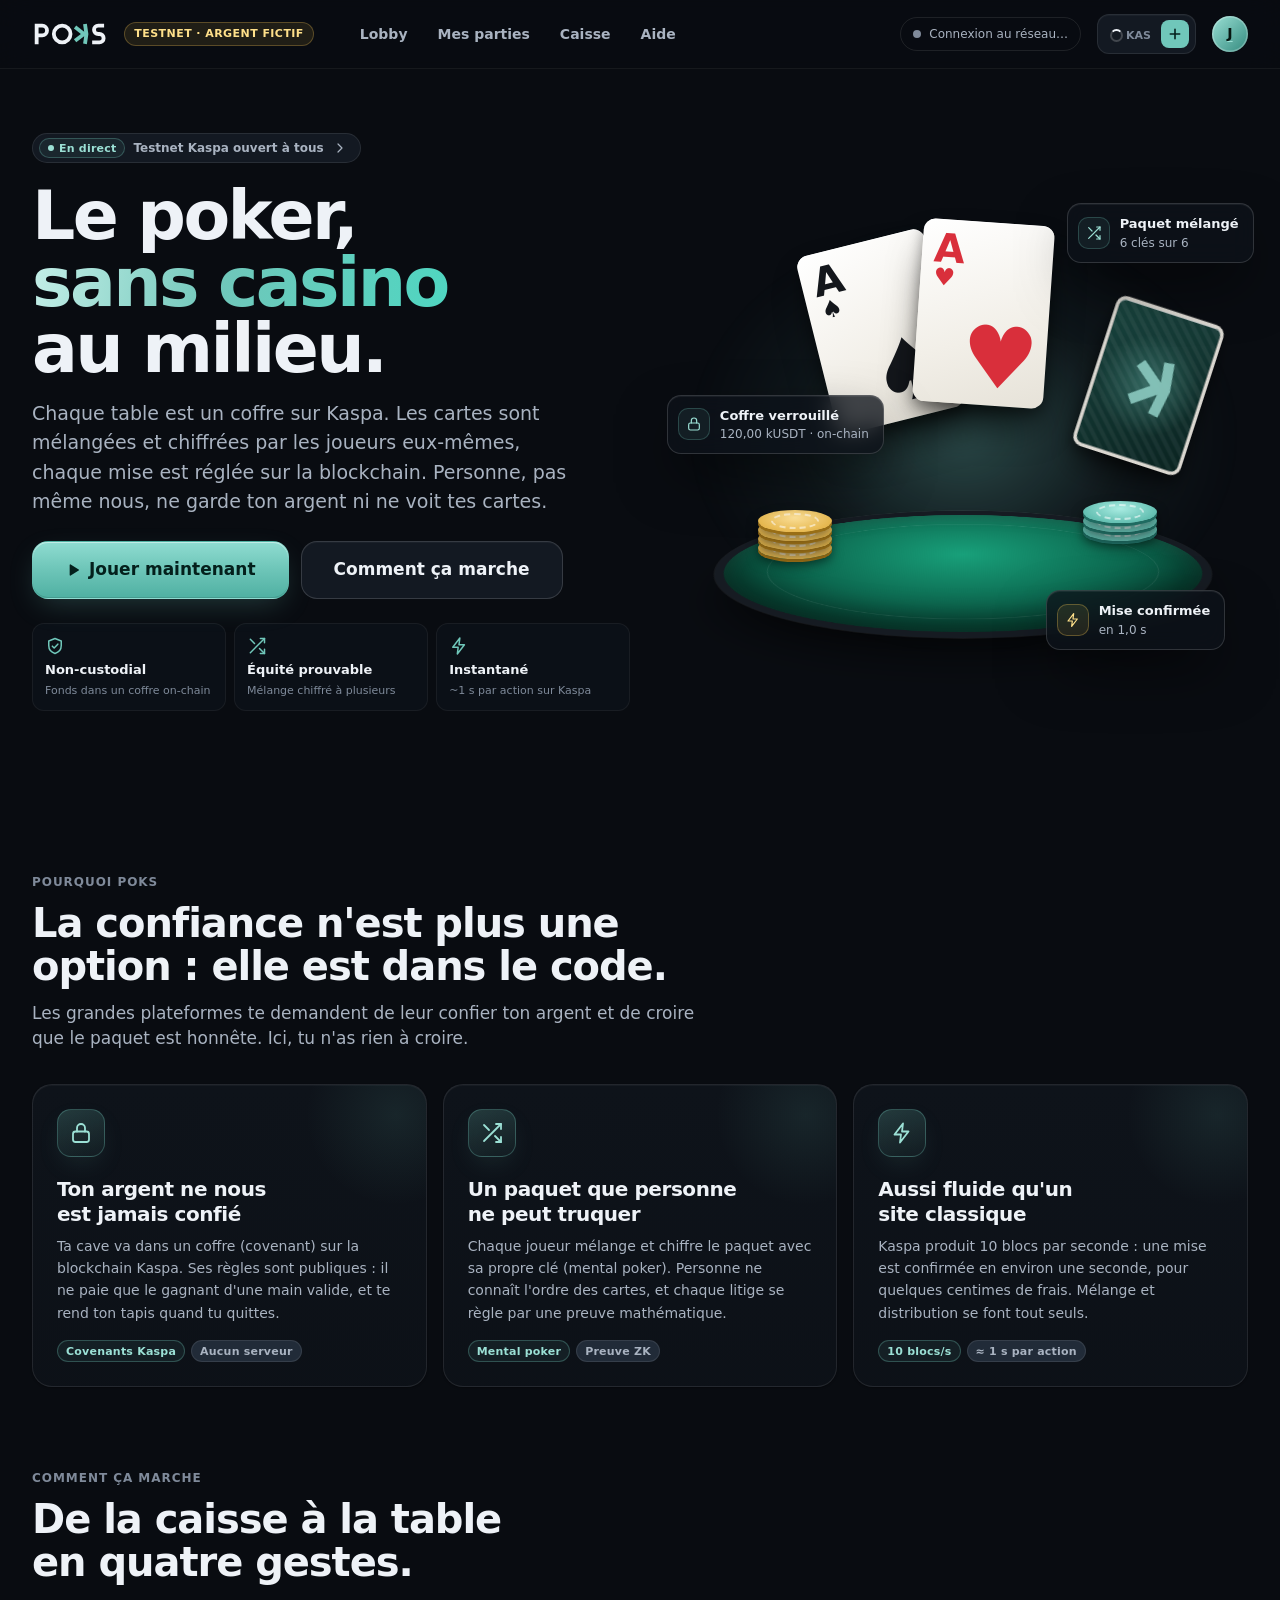
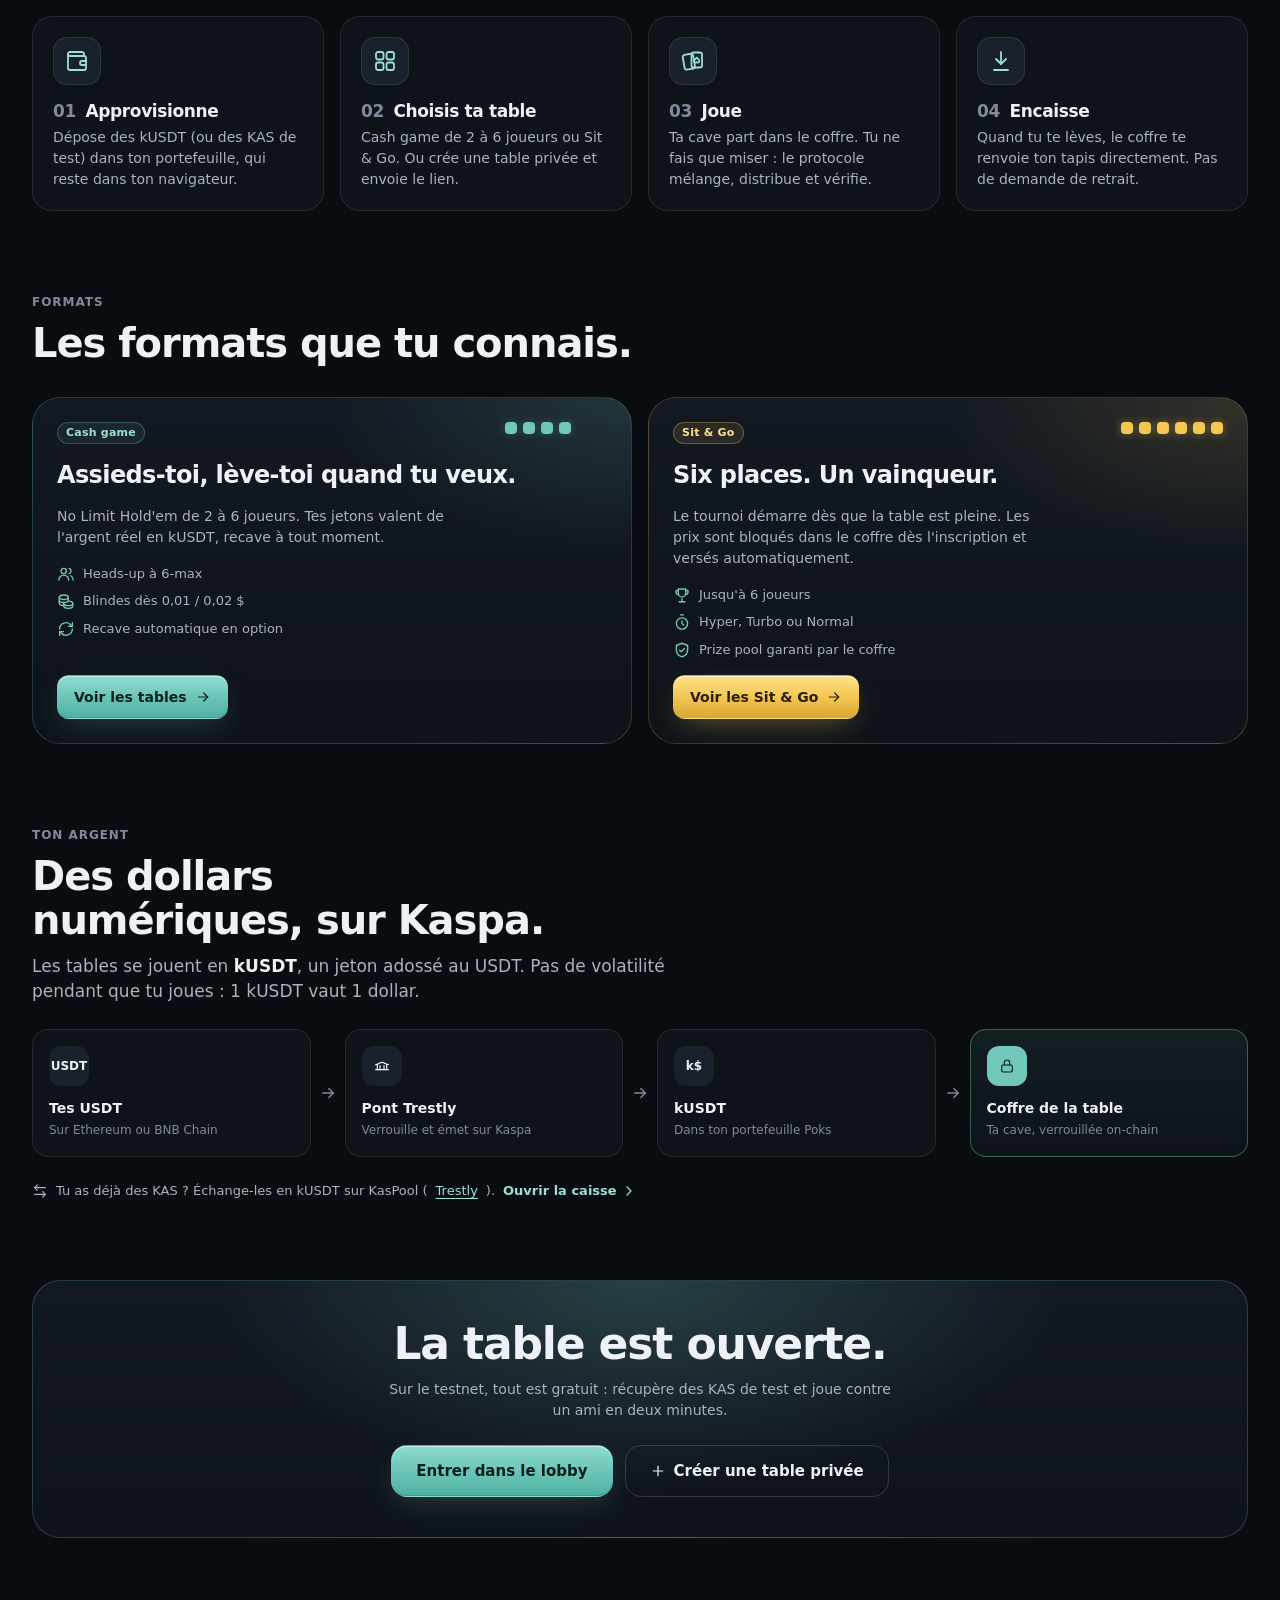
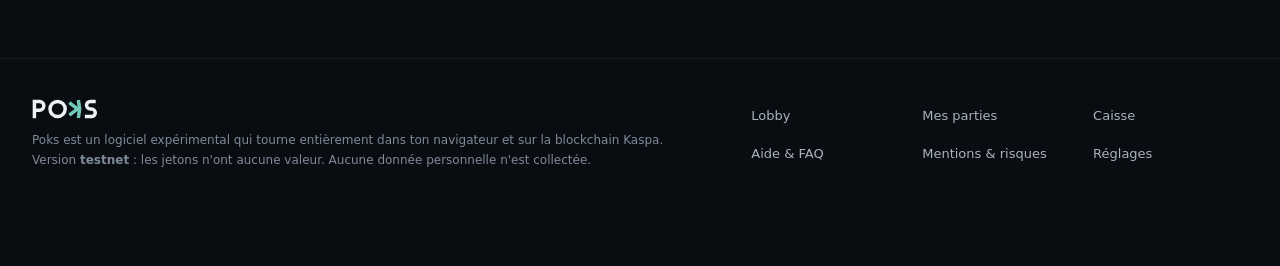
==== commit d06fa911: "V1 preprod : tables 2 à 6 joueurs, Sit & Go, litiges réglés par preuve ZK, nouvelle interface - Coff" ====
--- a/index.html
+++ b/index.html
@@ -3,519 +3,118 @@
 <head>
 <meta charset="utf-8">
 <meta name="viewport" content="width=device-width, initial-scale=1, viewport-fit=cover">
-<meta name="theme-color" content="#0a0d12">
+<meta name="theme-color" content="#090c11">
+<meta name="color-scheme" content="dark">
 <meta name="mobile-web-app-capable" content="yes">
 <meta name="apple-mobile-web-app-status-bar-style" content="black-translucent">
-<title>Poks — Poker sur Kaspa (testnet)</title>
-<link rel="icon" href="data:image/svg+xml,%3Csvg xmlns='http://www.w3.org/2000/svg' viewBox='0 0 64 64'%3E%3Crect width='64' height='64' rx='14' fill='%230a0d12'/%3E%3Cpath fill='%2370C7BA' transform='translate(-36 -27) scale(.62)' d='M123.6,152.2l-20.3-3l5.8-39.4l-42.6,32.8l-12.5-16.4l37.4-28.8L53.9,68.7l12.5-16.4L109,85.1l-5.8-39.4l20.3-3l8.1,54.8L123.6,152.2Z'/%3E%3C/svg%3E">
+<meta name="description" content="Poks : poker No Limit Hold'em sans serveur sur la blockchain Kaspa. Cash games et Sit & Go jusqu'à 6 joueurs, fonds dans un coffre on-chain, mélange chiffré par les joueurs.">
+<title>Poks — Poker sur Kaspa</title>
+<link rel="icon" href="data:image/svg+xml,%3Csvg xmlns='http://www.w3.org/2000/svg' viewBox='0 0 64 64'%3E%3Crect width='64' height='64' rx='14' fill='%23090c11'/%3E%3Cpath fill='%2370C7BA' transform='translate(-36 -27) scale(.62)' d='M123.6,152.2l-20.3-3l5.8-39.4l-42.6,32.8l-12.5-16.4l37.4-28.8L53.9,68.7l12.5-16.4L109,85.1l-5.8-39.4l20.3-3l8.1,54.8L123.6,152.2Z'/%3E%3C/svg%3E">
+<!-- Styles critiques seulement (écran de démarrage) : le design system (app/design/*.css) est injecté par app.js. -->
 <style>
-:root {
-  --bg: #0a0d12; --bg2: #10151c; --panel: #151b24; --panel2: #1c2430; --panel3: #232d3b; --line: #283240; --line2: #344052;
-  --text: #e9eef5; --muted: #95a2b3; --dim: #6b7889;
-  --accent: #70c7ba; --accent2: #49a99b; --accent-ink: #062521; --gold: #f5c451; --red: #f05d5d; --ok: #3fd27f;
-  --felt1: #1a8c68; --felt2: #0e5e46; --felt3: #073426; --rail1: #2a2f38; --rail2: #12161c;
-  --c-s: #15181d; --c-h: #d42b2b; --c-d: #d42b2b; --c-c: #15181d;
-  --r: 14px; --ease: cubic-bezier(.2,.8,.2,1);
-  --sat: env(safe-area-inset-top, 0px); --sab: env(safe-area-inset-bottom, 0px);
-}
-body.four { --c-d: #1d6fe0; --c-c: #12924a; }
-* { box-sizing: border-box; -webkit-tap-highlight-color: transparent; }
-html, body { margin: 0; min-height: 100%; background: var(--bg); color: var(--text); font: 14px/1.45 Inter, ui-sans-serif, system-ui, -apple-system, "Segoe UI", Roboto, sans-serif; -webkit-font-smoothing: antialiased; }
-body { background: radial-gradient(1200px 600px at 50% -10%, #142130 0%, var(--bg) 60%) fixed; }
-button { font: inherit; cursor: pointer; border: 0; color: inherit; background: none; touch-action: manipulation; }
-input, select { font: inherit; color: var(--text); }
-a { color: var(--accent); }
-:focus-visible { outline: 2px solid var(--accent); outline-offset: 2px; border-radius: 8px; }
-.num { font-variant-numeric: tabular-nums; }
-.sr { position: absolute; width: 1px; height: 1px; overflow: hidden; clip: rect(0 0 0 0); }
-.grow { flex: 1; }
-.row { display: flex; gap: 10px; align-items: center; flex-wrap: wrap; }
-.muted { color: var(--muted); }
-.mono { font-family: ui-monospace, SFMono-Regular, Menlo, monospace; font-size: 12px; word-break: break-all; }
-
-/* ---------- boutons ---------- */
-.btn { display: inline-flex; align-items: center; justify-content: center; gap: 8px; min-height: 40px; background: var(--panel2); border: 1px solid var(--line2); padding: 9px 16px; border-radius: 11px; font-weight: 650; transition: border-color .15s, background .15s, transform .08s; }
-.btn:hover:not(:disabled) { border-color: var(--muted); }
-.btn:active:not(:disabled) { transform: translateY(1px); }
-.btn.primary { background: linear-gradient(180deg, #8ad6cb, var(--accent2)); border-color: transparent; color: var(--accent-ink); box-shadow: 0 6px 18px rgba(112,199,186,.22); }
-.btn.ghost { background: transparent; }
-.btn.danger { color: #ff9d9d; border-color: #5a2a2f; background: transparent; }
-.btn.sm { min-height: 34px; padding: 6px 12px; font-size: 13px; border-radius: 9px; }
-.btn.lg { min-height: 52px; padding: 14px 18px; font-size: 15px; border-radius: 13px; }
-.btn.block { width: 100%; }
-.btn:disabled { opacity: .45; cursor: not-allowed; }
-.iconbtn { width: 40px; height: 40px; display: grid; place-items: center; border-radius: 11px; border: 1px solid var(--line2); background: var(--panel2); font-size: 17px; flex: none; }
-.iconbtn:hover { border-color: var(--muted); }
-.spinner { width: 16px; height: 16px; border-radius: 50%; border: 2px solid rgba(255,255,255,.25); border-top-color: currentColor; animation: spin .8s linear infinite; display: inline-block; flex: none; }
-@keyframes spin { to { transform: rotate(360deg); } }
-
-/* ---------- écran de chargement ---------- */
-.boot { position: fixed; inset: 0; z-index: 100; display: flex; flex-direction: column; align-items: center; justify-content: center; gap: 22px; background: radial-gradient(800px 500px at 50% 40%, #13222a, var(--bg) 70%); transition: opacity .4s, visibility .4s; }
+html, body { margin: 0; background: #090c11; color: #eef2f7; font-family: ui-sans-serif, system-ui, -apple-system, "Segoe UI", Roboto, sans-serif; }
+.boot { position: fixed; inset: 0; z-index: 100; display: flex; flex-direction: column; align-items: center; justify-content: center; gap: 22px; background: radial-gradient(700px 420px at 50% 42%, #10232a, #090c11 70%); transition: opacity .35s, visibility .35s; }
 .boot.done { opacity: 0; visibility: hidden; pointer-events: none; }
-.boot-l { display: flex; gap: 10px; align-items: center; color: var(--muted); font-size: 14px; }
-.boot [data-logo] svg .kglyph { animation: kpulse 1.4s ease-in-out infinite; transform-origin: center; transform-box: fill-box; }
-@keyframes kpulse { 50% { opacity: .55; } }
-
-/* ---------- barre du haut ---------- */
-.topbar { position: sticky; top: 0; z-index: 30; display: flex; align-items: center; gap: 12px; padding: 10px 20px; background: rgba(12,16,22,.86); backdrop-filter: blur(10px); border-bottom: 1px solid var(--line); }
-.logo { display: flex; align-items: center; cursor: pointer; color: var(--text); padding: 4px 2px; }
-.logo svg { height: 100%; width: auto; display: block; }
-[data-logo] { display: inline-flex; }
-.logo-old { width: 28px; height: 28px; border-radius: 8px; display: grid; place-items: center; font-style: normal; color: var(--accent-ink); font-size: 16px; background: linear-gradient(135deg, var(--accent), #1a8f7a); box-shadow: 0 4px 14px rgba(112,199,186,.3); }
-.tag-test { font-size: 11px; font-weight: 700; color: var(--gold); border: 1px solid #5c4a17; background: #2b2410; padding: 3px 9px; border-radius: 99px; }
-.net { display: flex; align-items: center; gap: 8px; font-size: 12px; color: var(--muted); border: 1px solid var(--line); border-radius: 99px; padding: 5px 11px; }
-.dot { width: 8px; height: 8px; border-radius: 50%; background: var(--dim); flex: none; }
-.dot.on { background: var(--ok); box-shadow: 0 0 0 3px rgba(63,210,127,.16); }
-.wallet { display: flex; align-items: center; gap: 10px; padding: 4px 4px 4px 12px; border: 1px solid var(--line2); border-radius: 12px; background: var(--panel); }
-.wallet .w-amt { font-weight: 800; font-size: 15px; line-height: 1.1; }
-.wallet .w-sub { font-size: 11px; color: var(--muted); }
-
-main { max-width: 1240px; margin: 0 auto; padding: 22px 18px 40px; }
-.screen { display: none; } .screen.on { display: block; animation: fade .25s var(--ease); }
-@keyframes fade { from { opacity: 0; transform: translateY(4px); } }
-h1 { font-size: 26px; line-height: 1.2; margin: 0 0 8px; letter-spacing: -.2px; } h2 { font-size: 17px; margin: 0 0 12px; } h3 { font-size: 15px; margin: 0 0 10px; }
-.card { background: linear-gradient(180deg, var(--panel), #131922); border: 1px solid var(--line); border-radius: var(--r); padding: 18px; }
-
-/* ---------- accueil ---------- */
-.hero { display: grid; grid-template-columns: 1.2fr 1fr; gap: 18px; margin-bottom: 18px; }
-.hero-txt p { color: var(--muted); margin: 0 0 14px; max-width: 560px; }
-.trust { display: flex; flex-wrap: wrap; gap: 8px; }
-.trust span { font-size: 12px; color: #cfeee6; border: 1px solid #1e5a4c; background: #0f2a24; padding: 5px 10px; border-radius: 99px; }
-.steps { display: grid; gap: 12px; counter-reset: s; }
-.steps div { counter-increment: s; display: grid; grid-template-columns: 28px 1fr; gap: 10px; font-size: 13px; color: var(--muted); }
-.steps div::before { content: counter(s); width: 26px; height: 26px; border-radius: 50%; display: grid; place-items: center; background: var(--panel3); color: var(--text); font-weight: 800; font-size: 12px; }
-.steps b { color: var(--text); display: block; }
-.home-grid { display: grid; grid-template-columns: 1.15fr 1fr; gap: 18px; }
-.field { margin-bottom: 16px; }
-.lbl, .field > label { display: block; font-size: 12px; color: var(--muted); text-transform: uppercase; letter-spacing: .7px; margin-bottom: 8px; font-weight: 650; }
-.seg { display: grid; grid-auto-flow: column; grid-auto-columns: 1fr; gap: 6px; }
-.opt { min-height: 52px; padding: 9px 6px; border-radius: 11px; border: 1px solid var(--line2); background: var(--bg2); text-align: center; font-weight: 750; transition: all .15s; }
-.opt small { display: block; font-weight: 500; color: var(--muted); font-size: 12px; margin-top: 1px; }
-.opt[aria-pressed="true"] { border-color: var(--accent); background: #0f2a24; box-shadow: inset 0 0 0 1px var(--accent); }
-.opt[aria-pressed="true"] small { color: #a6f5e3; }
-.recap { border: 1px solid var(--line); background: var(--bg2); border-radius: 12px; padding: 12px 14px; margin: 4px 0 14px; }
-.kv { display: grid; grid-template-columns: 1fr auto; gap: 7px 0; font-size: 13.5px; }
-.kv span { color: var(--muted); } .kv b { text-align: right; padding-left: 12px; }
-.kv .total { border-top: 1px solid var(--line); padding-top: 8px; font-size: 14.5px; }
-.inp { width: 100%; min-height: 46px; background: var(--bg); border: 1px solid var(--line2); border-radius: 11px; padding: 11px 12px; }
-.inp:focus { border-color: var(--accent); outline: none; }
-.note { background: var(--bg2); border-left: 3px solid var(--accent); border-radius: 8px; padding: 10px 12px; font-size: 13px; color: var(--muted); margin: 12px 0; }
-.note.warn { border-left-color: var(--gold); } .note.err { border-left-color: var(--red); color: #ffc7c7; }
-.tables { display: grid; gap: 8px; }
-.trow { display: grid; grid-template-columns: auto 1fr auto; gap: 12px; align-items: center; padding: 11px 12px; border: 1px solid var(--line); border-radius: 12px; background: var(--bg2); }
-.trow .ic { width: 38px; height: 38px; border-radius: 10px; display: grid; place-items: center; background: #0f2a24; color: var(--accent); font-weight: 900; }
-.trow b { display: block; } .trow small { color: var(--muted); font-size: 12px; }
-.empty { color: var(--muted); font-size: 13px; padding: 16px; text-align: center; border: 1px dashed var(--line2); border-radius: 12px; }
-
-/* ---------- table ---------- */
-.tbar { display: flex; align-items: center; gap: 8px; margin-bottom: 12px; }
-.tbar .title { font-weight: 800; line-height: 1.2; } .tbar .meta { color: var(--muted); font-size: 12.5px; }
-.pill { font-size: 12px; color: var(--muted); border: 1px solid var(--line2); padding: 5px 10px; border-radius: 99px; white-space: nowrap; }
-.verified { color: var(--ok); border-color: #1f5a3b; background: #0f2219; }
-.tgrid { display: grid; grid-template-columns: minmax(0, 1fr) 340px; gap: 16px; align-items: start; }
-.stage { position: relative; min-width: 0; }
-.twrap { position: relative; width: 100%; aspect-ratio: 1.9; }
-.rail { position: absolute; inset: 9% 5%; border-radius: 999px; background: linear-gradient(180deg, var(--rail1), var(--rail2)); box-shadow: 0 30px 70px rgba(0,0,0,.65), inset 0 1px 0 rgba(255,255,255,.06); }
-.felt { position: absolute; inset: calc(9% + 14px) calc(5% + 14px); border-radius: 999px; background: radial-gradient(ellipse at 50% 42%, var(--felt1) 0%, var(--felt2) 55%, var(--felt3) 100%); box-shadow: inset 0 0 0 2px rgba(255,255,255,.04), inset 0 0 70px rgba(0,0,0,.45); }
-.felt::before { content: ""; position: absolute; inset: 12px; border-radius: 999px; border: 1px solid rgba(255,255,255,.07); }
-.felt::after { content: "POKS"; position: absolute; left: 50%; top: 71%; transform: translate(-50%,-50%); font-weight: 900; letter-spacing: 10px; color: rgba(255,255,255,.05); font-size: 30px; }
-.center { position: absolute; left: 50%; top: 46%; transform: translate(-50%,-50%); display: flex; flex-direction: column; align-items: center; gap: 10px; width: 72%; z-index: 1; }
-.potpill { display: inline-flex; align-items: center; gap: 8px; background: rgba(0,0,0,.42); border: 1px solid rgba(255,255,255,.07); border-radius: 99px; padding: 4px 14px 4px 6px; font-weight: 800; font-size: 14px; min-height: 30px; transition: opacity .2s; }
-.potpill.hide { visibility: hidden; }
-.board { display: flex; gap: 6px; --w: 58px; }
-.status { min-height: 22px; font-weight: 650; font-size: 13.5px; color: rgba(255,255,255,.94); text-shadow: 0 1px 3px #000; text-align: center; display: flex; gap: 8px; align-items: center; justify-content: center; }
-.status .spinner { width: 13px; height: 13px; }
-
-/* cartes */
-.pc { --w: 58px; width: var(--w); height: calc(var(--w) * 1.42); border-radius: calc(var(--w) * .11); background: linear-gradient(180deg, #ffffff, #f1eee6); box-shadow: 0 2px 8px rgba(0,0,0,.45), inset 0 0 0 1px rgba(0,0,0,.06); position: relative; flex: none; font-weight: 800; color: var(--c-s); transition: transform .3s var(--ease), box-shadow .3s, opacity .3s; }
-.board .pc { --w: inherit; width: var(--w); }
-.pc .r { position: absolute; left: 8%; top: 3%; font-size: calc(var(--w) * .42); line-height: 1; letter-spacing: -1px; }
-.pc .s1 { position: absolute; left: 10%; top: 33%; font-size: calc(var(--w) * .30); line-height: 1; }
-.pc .s2 { position: absolute; right: 7%; bottom: 4%; font-size: calc(var(--w) * .58); line-height: 1; }
-.pc.s { color: var(--c-s); } .pc.h { color: var(--c-h); } .pc.d { color: var(--c-d); } .pc.c { color: var(--c-c); }
-.pc.back { background: linear-gradient(135deg, #22406e, #142a4e); border: 2px solid #f5f2ea; }
-.pc.back::before { content: ""; position: absolute; inset: 4px; border-radius: 4px; background: repeating-linear-gradient(45deg, rgba(255,255,255,.08) 0 4px, transparent 4px 8px), radial-gradient(circle at 50% 50%, rgba(112,199,186,.25), transparent 60%); }
-.pc.slot { background: rgba(255,255,255,.035); box-shadow: none; border: 1px dashed rgba(255,255,255,.15); }
-.pc.win { transform: translateY(-7px); box-shadow: 0 0 0 2px var(--gold), 0 10px 20px rgba(0,0,0,.5); }
-.pc.lose { opacity: .38; }
-.pc.deal { animation: deal .45s var(--ease) both; }
-.pc.flip { animation: flip .45s var(--ease) both; }
-@keyframes deal { from { opacity: 0; transform: translateY(-70px) scale(.55) rotate(-10deg); } }
-@keyframes flip { 0% { transform: rotateY(90deg) scale(.92); opacity: .2; } 100% { transform: none; opacity: 1; } }
-
-/* sièges */
-.seat { position: absolute; left: 50%; transform: translate(-50%, -50%); display: flex; flex-direction: column; align-items: center; z-index: 2; }
-.seat.opp { top: 11%; } .seat.me { top: 83%; }
-.seat .hole { display: flex; gap: 3px; height: calc(var(--hw) * 1.42); --hw: 46px; position: relative; z-index: 0; }
-.seat .hole .pc { --w: var(--hw); }
-.seat.me .hole { --hw: 68px; margin-bottom: -20px; }
-.seat.opp .hole { margin-bottom: -14px; }
-.seat .hole .pc:nth-child(1) { transform: rotate(-6deg) translateY(3px); } .seat .hole .pc:nth-child(2) { transform: rotate(6deg) translateY(3px); }
-.seat .hole .pc.win:nth-child(1) { transform: rotate(-6deg) translateY(-8px); } .seat .hole .pc.win:nth-child(2) { transform: rotate(6deg) translateY(-8px); }
-.plate { position: relative; z-index: 1; display: flex; align-items: center; gap: 10px; min-width: 190px; padding: 7px 16px 7px 7px; border-radius: 14px; background: linear-gradient(180deg, rgba(22,28,38,.97), rgba(12,16,22,.97)); border: 1px solid var(--line2); box-shadow: 0 8px 22px rgba(0,0,0,.55); transition: border-color .2s, box-shadow .2s, opacity .2s; }
-.seat.acting .plate { border-color: var(--accent); box-shadow: 0 0 0 1px var(--accent), 0 0 26px rgba(112,199,186,.35); }
-.seat.winner .plate { border-color: var(--gold); box-shadow: 0 0 0 1px var(--gold), 0 0 30px rgba(245,196,81,.45); }
-.seat.folded .plate { opacity: .55; } .seat.folded .hole { opacity: .25; }
-.ava { --t: 100; position: relative; width: 44px; height: 44px; border-radius: 50%; display: grid; place-items: center; font-weight: 900; font-size: 17px; color: #071510; flex: none; }
-.ava::before { content: ""; position: absolute; inset: -5px; border-radius: 50%; background: conic-gradient(var(--ring, var(--accent)) calc(var(--t) * 1%), rgba(255,255,255,.08) 0); -webkit-mask: radial-gradient(circle, transparent 25px, #000 26px); mask: radial-gradient(circle, transparent 25px, #000 26px); opacity: 0; transition: opacity .2s; }
-.seat.acting .ava::before { opacity: 1; }
-.pinfo { display: flex; flex-direction: column; min-width: 0; }
-.pname { font-size: 12px; color: var(--muted); white-space: nowrap; }
-.plbl { display: none; color: var(--gold); font-weight: 750; margin-left: 6px; }
-.plbl:empty { display: none !important; }
-.pstack { font-size: 17px; font-weight: 800; letter-spacing: -.2px; white-space: nowrap; }
-.dbtn { position: absolute; width: 26px; height: 26px; border-radius: 50%; background: radial-gradient(circle at 35% 30%, #fff, #d4d4d4); color: #111; font-weight: 900; font-size: 12px; display: grid; place-items: center; box-shadow: 0 2px 6px rgba(0,0,0,.5); transition: all .45s var(--ease); z-index: 3; }
-.dbtn.me { left: 63%; top: 74%; } .dbtn.opp { left: 37%; top: 22%; } .dbtn.hide { opacity: 0; }
-.atag { position: absolute; top: -13px; right: -8px; z-index: 3; font-size: 12px; font-weight: 850; letter-spacing: .3px; text-transform: uppercase; padding: 2px 8px; border-radius: 7px; border: 1px solid; animation: pop .25s var(--ease); white-space: nowrap; }
-.atag.check, .atag.call { background: #0f2c22; border-color: #1f6b4f; color: #86f3d4; }
-.atag.raise { background: #3a2610; border-color: #a86418; color: #ffc373; }
-.atag.allin { background: #4a1212; border-color: #a02828; color: #ff9292; }
-.atag.fold { background: #1c2129; border-color: #3a4352; color: var(--muted); }
-@keyframes pop { from { transform: scale(.6); opacity: 0; } }
-.hlabel { margin-top: 6px; font-size: 12px; font-weight: 750; color: var(--gold); background: rgba(0,0,0,.62); padding: 3px 11px; border-radius: 99px; white-space: nowrap; }
-.hlabel:empty { visibility: hidden; }
-.sending { position: absolute; top: -13px; left: -8px; z-index: 3; font-size: 12px; font-weight: 700; color: var(--gold); background: #2a2410; border: 1px solid #5c4a17; padding: 2px 8px; border-radius: 7px; }
-.bet { position: absolute; left: 50%; transform: translate(-50%, -50%); display: flex; align-items: center; gap: 7px; font-weight: 800; font-size: 13.5px; color: #fff; text-shadow: 0 1px 2px #000; transition: opacity .3s, transform .3s var(--ease); z-index: 2; background: rgba(0,0,0,.35); padding: 3px 10px 3px 4px; border-radius: 99px; }
-.bet.opp { top: 27%; left: 64%; } .bet.me { top: 67%; left: 36%; }
-.bet.hide { opacity: 0; transform: translate(-50%, -50%) scale(.6); }
-.chips { position: relative; width: 22px; height: 22px; flex: none; }
-.chips i { position: absolute; left: 0; width: 22px; height: 22px; border-radius: 50%; border: 3px dashed rgba(255,255,255,.85); box-shadow: 0 1px 2px rgba(0,0,0,.6); }
-.flychip { position: absolute; z-index: 20; width: 24px; height: 24px; border-radius: 50%; background: var(--gold); border: 3px dashed #fff; transition: left .7s var(--ease), top .7s var(--ease), opacity .7s; pointer-events: none; }
-.banner { position: absolute; left: 50%; top: 66%; transform: translate(-50%, -50%) scale(.9); z-index: 10; padding: 12px 22px; border-radius: 14px; background: rgba(8,10,14,.9); border: 1px solid var(--gold); color: #fff; font-weight: 850; font-size: 18px; text-align: center; box-shadow: 0 20px 50px rgba(0,0,0,.6); opacity: 0; pointer-events: none; transition: all .3s var(--ease); max-width: 90%; }
-.banner small { display: block; font-size: 13px; color: var(--muted); font-weight: 600; margin-top: 2px; }
-.banner.on { opacity: 1; transform: translate(-50%, -50%) scale(1); }
-.banner.neutral { border-color: var(--line2); }
-
-/* panneau d'actions */
-.actbar { margin-top: 14px; background: linear-gradient(180deg, var(--panel), #121821); border: 1px solid var(--line); border-radius: 16px; padding: 14px; min-height: 172px; display: flex; flex-direction: column; justify-content: flex-end; gap: 10px; }
-.sizing { display: flex; gap: 6px; align-items: center; }
-.preset { flex: 1; min-height: 40px; padding: 6px; border-radius: 10px; background: var(--panel2); border: 1px solid var(--line2); font-size: 13px; font-weight: 750; color: #cbd5e1; }
-.preset:hover, .preset[aria-pressed="true"] { color: #fff; border-color: var(--muted); }
-.slide { display: flex; align-items: center; gap: 8px; }
-.slide input[type=range] { flex: 1; accent-color: var(--accent); height: 32px; }
-.step { width: 40px; height: 40px; border-radius: 10px; background: var(--panel2); border: 1px solid var(--line2); font-size: 20px; font-weight: 800; flex: none; }
-.amt { width: 108px; min-height: 40px; background: var(--bg); border: 1px solid var(--line2); border-radius: 10px; padding: 8px 10px; text-align: right; font-weight: 800; }
-.acts { display: grid; grid-template-columns: 1fr 1fr 1fr; gap: 10px; }
-.abtn { position: relative; min-height: 60px; padding: 10px 8px; border-radius: 14px; font-weight: 850; font-size: 16px; line-height: 1.15; border: 1px solid; transition: filter .15s, transform .08s; }
-.abtn small { display: block; font-size: 14px; font-weight: 750; opacity: .95; margin-top: 2px; }
-.abtn kbd { position: absolute; top: 6px; right: 8px; font: 700 11px ui-monospace, monospace; opacity: .45; }
-.abtn:hover:not(:disabled) { filter: brightness(1.18); } .abtn:active:not(:disabled) { transform: translateY(1px); }
-.abtn:disabled { opacity: .35; cursor: not-allowed; }
-.abtn.fold { background: linear-gradient(180deg, #33181b, #261315); border-color: #6b2a2f; color: #ffa8a8; }
-.abtn.call { background: linear-gradient(180deg, #123226, #0d241c); border-color: #1f6b4f; color: #8af4d6; }
-.abtn.raise { background: linear-gradient(180deg, #3a2a10, #2a1e0c); border-color: #8a6420; color: #ffcf73; }
-.pre { display: grid; grid-template-columns: repeat(3, 1fr); gap: 8px; }
-.pre label { display: flex; align-items: center; justify-content: center; gap: 8px; min-height: 52px; padding: 8px; border-radius: 13px; border: 1px solid var(--line2); background: var(--bg2); cursor: pointer; font-weight: 700; font-size: 13.5px; color: #cbd5e1; user-select: none; text-align: center; }
-.pre input { accent-color: var(--accent); width: 18px; height: 18px; flex: none; }
-.pre label:has(input:checked) { border-color: var(--accent); color: #fff; background: #0f2a24; }
-.pre label:has(input:disabled) { opacity: .4; cursor: not-allowed; }
-.wait { display: flex; align-items: center; justify-content: center; gap: 10px; color: var(--muted); font-size: 13.5px; text-align: center; min-height: 40px; }
-.actbar.idle { justify-content: center; }
-.steps4 { display: flex; justify-content: center; gap: 6px; flex-wrap: wrap; }
-.steps4 span { font-size: 12px; font-weight: 700; color: var(--dim); border: 1px solid var(--line); border-radius: 99px; padding: 5px 11px; }
-.steps4 span.done { color: var(--muted); border-color: var(--line2); }
-.steps4 span.cur { color: var(--accent-ink); background: var(--accent); border-color: var(--accent); }
-.endbox { text-align: center; } .endbox p { margin: 0 0 10px; color: var(--muted); }
-.endbox .acts2 { display: grid; grid-template-columns: 1fr 1fr; gap: 10px; }
-
-/* panneau latéral / feuille */
-.side { display: flex; flex-direction: column; gap: 12px; }
-.sheet-head { display: none; }
-.tabs { display: flex; gap: 4px; background: var(--bg2); border: 1px solid var(--line); border-radius: 12px; padding: 4px; margin-bottom: 10px; }
-.tabs button { flex: 1; min-height: 36px; padding: 6px; border-radius: 9px; color: var(--muted); font-weight: 700; font-size: 13px; }
-.tabs button[aria-selected="true"] { background: var(--panel3); color: var(--text); }
-.pane { max-height: 480px; overflow-y: auto; font-size: 13px; -webkit-overflow-scrolling: touch; }
-.lg { display: grid; grid-template-columns: 1fr auto; gap: 2px 8px; padding: 9px 2px; border-bottom: 1px solid var(--line); }
-.lg .t { color: var(--dim); font-size: 12px; }
-.lg .h { grid-column: 1 / -1; font: 12px ui-monospace, monospace; color: var(--dim); cursor: pointer; text-align: left; padding: 0; }
-.lg .h:hover { color: var(--accent); }
-.hist { display: grid; grid-template-columns: 1fr auto; gap: 2px 8px; padding: 10px 2px; border-bottom: 1px solid var(--line); }
-.hist .d { font-weight: 800; } .hist .d.p { color: var(--ok); } .hist .d.n { color: var(--red); }
-.hist small { grid-column: 1 / -1; color: var(--muted); font-size: 12px; }
-.stat3 { display: grid; grid-template-columns: repeat(3, 1fr); gap: 8px; margin-bottom: 10px; }
-.stat3 div { background: var(--bg2); border: 1px solid var(--line); border-radius: 10px; padding: 8px; text-align: center; }
-.stat3 b { display: block; font-size: 15px; } .stat3 small { color: var(--muted); font-size: 12px; }
-.scrim { display: none; }
-
-/* menus, modales, toasts */
-.menu { position: absolute; right: 0; top: calc(100% + 6px); z-index: 50; min-width: 260px; background: var(--panel); border: 1px solid var(--line2); border-radius: 13px; padding: 6px; box-shadow: 0 20px 50px rgba(0,0,0,.6); display: none; }
-.menu.on { display: block; animation: fade .15s; }
-.menu button, .menu label { display: flex; width: 100%; min-height: 44px; align-items: center; gap: 10px; padding: 8px 11px; border-radius: 9px; text-align: left; font-size: 14px; cursor: pointer; }
-.menu button:hover, .menu label:hover { background: var(--panel2); }
-.menu button:disabled { opacity: .4; cursor: not-allowed; }
-.menu hr { border: 0; border-top: 1px solid var(--line); margin: 5px 0; }
-.switch { margin-left: auto; width: 38px; height: 22px; border-radius: 99px; background: var(--line2); position: relative; transition: background .2s; flex: none; }
-.switch::after { content: ""; position: absolute; top: 2px; left: 2px; width: 18px; height: 18px; border-radius: 50%; background: #fff; transition: left .2s; }
-input:checked + .switch { background: var(--accent2); } input:checked + .switch::after { left: 18px; }
-input:focus-visible + .switch { outline: 2px solid var(--accent); outline-offset: 2px; }
-.mbg { position: fixed; inset: 0; z-index: 70; background: rgba(3,5,8,.7); backdrop-filter: blur(4px); display: none; align-items: center; justify-content: center; padding: 16px; }
-.mbg.on { display: flex; animation: fade .15s; }
-.modal { width: 100%; max-width: 460px; background: var(--panel); border: 1px solid var(--line2); border-radius: 18px; padding: 22px; box-shadow: 0 30px 80px rgba(0,0,0,.6); max-height: 92vh; overflow-y: auto; }
-.modal h2 { font-size: 19px; margin-bottom: 4px; } .modal .sub { color: var(--muted); margin: 0 0 16px; font-size: 13.5px; }
-.big { font-size: 32px; font-weight: 900; text-align: center; margin: 4px 0 8px; }
-.mfoot { display: flex; gap: 10px; justify-content: flex-end; margin-top: 18px; }
-.toasts { position: fixed; top: 76px; right: 16px; z-index: 90; display: flex; flex-direction: column; gap: 8px; pointer-events: none; }
-.toast { pointer-events: auto; background: var(--panel); border: 1px solid var(--line2); border-left: 3px solid var(--accent); border-radius: 11px; padding: 11px 14px; font-size: 13.5px; max-width: 360px; box-shadow: 0 14px 40px rgba(0,0,0,.5); animation: tin .25s var(--ease); }
-.toast.err { border-left-color: var(--red); }
-@keyframes tin { from { transform: translateY(-8px); opacity: 0; } }
-.addr { display: flex; gap: 8px; align-items: center; background: var(--bg); border: 1px solid var(--line2); border-radius: 11px; padding: 8px 8px 8px 12px; }
-.addr .mono { flex: 1; }
-.only-m { display: none !important; }
-
-@media (max-width: 1020px) { .tgrid { grid-template-columns: 1fr; } .hero, .home-grid { grid-template-columns: 1fr; } }
-
-/* ============================ MOBILE (cible principale) ============================ */
-@media (max-width: 640px) {
-  .only-m { display: revert !important; }
-  .only-d { display: none !important; }
-  input, select, .inp, .amt { font-size: 16px; }
-  .topbar { padding: calc(8px + var(--sat)) 12px 8px; gap: 8px; }
-  .logo [data-logo] { height: 19px !important; }
-  .tag-test, .net .lbl-long { display: none; }
-  .net { padding: 6px 9px; } .net #netlbl { display: none; }
-  .wallet { padding: 3px 3px 3px 10px; gap: 6px; } .wallet .w-amt { font-size: 15px; }
-  .hero [data-logo] { display: none; }
-  main { padding: 14px 12px 28px; }
-  h1 { font-size: 22px; } .hero-txt p { font-size: 14px; }
-  .card { padding: 15px; }
-  .opt { min-height: 56px; padding: 8px 2px; font-size: 15px; }
-
-  /* ---- écran de jeu : plein écran, sans défilement ---- */
-  body.playing .topbar { display: none; }
-  body.playing main { padding: 0; max-width: none; }
-  body.playing { overflow: hidden; overscroll-behavior: none; }
-  #s-table.on { position: fixed; inset: 0; display: flex; flex-direction: column; height: 100dvh; padding-top: var(--sat); background: radial-gradient(120% 70% at 50% 40%, #11202b 0%, var(--bg) 70%); z-index: 20; }
-  .tbar { flex: none; margin: 0; padding: 8px 10px; gap: 8px; }
-  .tbar .meta, .tbar .verified { display: none; }
-  .tbar .title { font-size: 14px; }
-  .tgrid { display: flex; flex-direction: column; align-items: stretch; flex: 1; min-height: 0; gap: 0; }
-  .stage { width: 100%; } .twrap { width: 100%; }
-  .stage { flex: 1; min-height: 0; display: flex; flex-direction: column; }
-  .twrap { flex: 1; min-height: 0; aspect-ratio: auto; }
-  .rail { inset: 7% 3% 9%; border-radius: 46% / 26%; }
-  .felt { inset: calc(7% + 10px) calc(3% + 10px) calc(9% + 10px); border-radius: 44% / 24%; }
-  .felt::before { border-radius: 44% / 24%; }
-  .felt::after { font-size: 16px; letter-spacing: 6px; top: 68%; }
-  .center { top: 47%; width: 96%; gap: 9px; }
-  .board { --w: min(15.5vw, 64px); gap: 5px; }
-  .potpill { font-size: 15px; min-height: 32px; }
-  .status { font-size: 13px; padding: 0 8px; }
-  .seat.opp { top: 9%; }
-  .seat.opp .hole { --hw: 38px; margin-bottom: -10px; }
-  .seat.me { top: auto; bottom: 0; transform: translate(-50%, 0); }
-  .seat.me .hole { --hw: min(21vw, 86px); margin-bottom: -22px; }
-  .seat.me .hole .pc:nth-child(1) { transform: rotate(-7deg) translate(6px, 6px); } .seat.me .hole .pc:nth-child(2) { transform: rotate(7deg) translate(-6px, 6px); }
-  .seat.me .hole .pc.win:nth-child(1) { transform: rotate(-7deg) translate(6px, -6px); } .seat.me .hole .pc.win:nth-child(2) { transform: rotate(7deg) translate(-6px, -6px); }
-  .plate { min-width: 0; padding: 5px 14px 5px 5px; gap: 8px; border-radius: 13px; }
-  .ava { width: 38px; height: 38px; font-size: 15px; }
-  .ava::before { inset: -4px; -webkit-mask: radial-gradient(circle, transparent 21px, #000 22px); mask: radial-gradient(circle, transparent 21px, #000 22px); }
-  .pstack { font-size: 16px; } .pname { font-size: 12px; }
-  .bet.opp { top: 25%; left: 50%; } .bet.me { top: 70%; left: 50%; }
-  .seat.me .hlabel { display: none; } .plbl { display: inline; }
-  .dbtn { width: 24px; height: 24px; } .dbtn.me { left: 76%; top: 86%; } .dbtn.opp { left: 25%; top: 10%; }
-  .banner { font-size: 17px; padding: 11px 16px; top: 63%; }
-  .actbar { flex: none; margin: 0; border-radius: 18px 18px 0 0; border-bottom: 0; padding: 10px 10px calc(10px + var(--sab)); box-shadow: 0 -12px 30px rgba(0,0,0,.55); height: calc(186px + var(--sab)); min-height: 0; }
-  .sizing { gap: 5px; } .preset { min-height: 44px; font-size: 13px; padding: 4px 2px; }
-  .slide { gap: 6px; } .step { width: 44px; height: 44px; } .amt { width: 100px; min-height: 44px; }
-  .acts { gap: 8px; } .abtn { min-height: 60px; font-size: 16px; padding: 8px 4px; } .abtn kbd { display: none; }
-  .steps4 { gap: 4px; flex-wrap: nowrap; } .steps4 span { padding: 4px 8px; }
-  .pre label { min-height: 56px; font-size: 13.5px; padding: 6px; flex-direction: column; gap: 4px; }
-  /* journal / historique : feuille qui glisse du bas */
-  .side { position: fixed; left: 0; right: 0; bottom: 0; z-index: 60; transform: translateY(105%); transition: transform .3s var(--ease); max-height: 78dvh; display: flex; }
-  .side.open { transform: none; }
-  .side .card { width: 100%; border-radius: 20px 20px 0 0; padding: 8px 14px calc(14px + var(--sab)); display: flex; flex-direction: column; min-height: 0; border-bottom: 0; }
-  .sheet-head { display: flex; flex-direction: column; align-items: center; gap: 6px; padding: 4px 0 10px; }
-  .sheet-head i { width: 40px; height: 5px; border-radius: 99px; background: var(--line2); }
-  .pane { max-height: none; flex: 1; min-height: 0; }
-  .scrim { position: fixed; inset: 0; z-index: 55; background: rgba(0,0,0,.5); }
-  .scrim.on { display: block; }
-  .toasts { left: 12px; right: 12px; top: auto; bottom: calc(196px + var(--sab)); } .toast { max-width: none; }
-  .mbg { align-items: flex-end; padding: 0; } .modal { border-radius: 20px 20px 0 0; padding: 20px 18px calc(18px + var(--sab)); max-width: none; }
-  .menu { position: fixed; right: 10px; top: calc(56px + var(--sat)); }
-}
-@media (max-width: 370px) { .board { --w: 15vw; } .abtn { font-size: 15px; } .preset { font-size: 12px; } }
-@media (max-height: 700px) and (max-width: 640px) { .seat.me .hole { --hw: 64px; } .seat.opp .hole { --hw: 30px; } .actbar { height: calc(176px + var(--sab)); } }
-@media (prefers-reduced-motion: reduce) { *, *::before, *::after { animation: none !important; transition: none !important; } }
+.boot [data-logo] { height: 40px; display: inline-flex; color: #eef2f7; } .boot svg { height: 100%; width: auto; }
+.boot .bar { width: 120px; height: 3px; border-radius: 3px; background: rgba(255,255,255,.08); overflow: hidden; }
+.boot .bar i { display: block; width: 40%; height: 100%; border-radius: inherit; background: #70c7ba; animation: bootbar 1.1s ease-in-out infinite; }
+@keyframes bootbar { from { transform: translateX(-100%); } to { transform: translateX(250%); } }
+.boot .kglyph { animation: kpulse 1.4s ease-in-out infinite; transform-origin: center; transform-box: fill-box; }
+@keyframes kpulse { 50% { opacity: .5; } }
+body:not(.ready) > :not(.boot) { visibility: hidden; }
+@media (prefers-reduced-motion: reduce) { .boot .bar i, .boot .kglyph { animation: none; } }
 </style>
+<link rel="preload" href="./kaspa_bg.wasm" as="fetch" type="application/wasm" crossorigin>
 </head>
 <body>
-<div class="boot" id="boot" aria-live="polite"><div data-logo style="height:46px;color:var(--text)"></div><div class="boot-l"><span class="spinner"></span><span id="boot-msg">Connexion au réseau Kaspa…</span></div></div>
-<header class="topbar">
-  <div class="logo" id="go-home" role="button" tabindex="0" aria-label="POKS — accueil"><span data-logo style="height:22px"></span></div>
-  <span class="tag-test">TESTNET · argent fictif</span>
-  <div class="grow"></div>
-  <div class="net" id="net" title="Connexion directe au réseau Kaspa, sans serveur"><span class="dot" id="netdot"></span><span id="netlbl">Connexion à Kaspa…</span></div>
-  <button class="wallet" id="wallet-btn" aria-label="Ouvrir le portefeuille">
-    <div style="text-align:left"><div class="w-amt num" id="wbal">–</div><div class="w-sub">KAS test</div></div>
-    <span class="btn sm primary">Portefeuille</span>
-  </button>
+<div class="boot" id="boot" role="status" aria-live="polite"><span data-logo></span><span class="bar" aria-hidden="true"><i></i></span><span class="sr" id="boot-msg">Chargement de Poks…</span></div>
+<a class="sr" href="#view">Aller au contenu</a>
+
+<header class="hdr">
+  <div class="container container-wide hdr-in">
+    <a class="logo" href="#/" id="go-home" aria-label="POKS, accueil"><span data-logo></span></a>
+    <a class="testnet" href="#/legal" title="Réseau de test : jetons sans valeur"><span class="short">Testnet</span><span class="long">Testnet · argent fictif</span></a>
+    <nav class="nav" aria-label="Navigation principale">
+      <a href="#/lobby" data-nav="lobby">Lobby</a>
+      <a href="#/parties" data-nav="parties">Mes parties</a>
+      <a href="#/caisse" data-nav="caisse">Caisse</a>
+      <a href="#/aide" data-nav="aide">Aide</a>
+    </nav>
+    <div class="grow"></div>
+    <div class="netpill" id="net" title="Connexion directe au réseau Kaspa, sans serveur Poks"><span id="netdot"></span><span id="netlbl">Connexion à Kaspa…</span></div>
+    <a class="balbtn" id="wallet-btn" href="#/caisse" aria-label="Caisse : solde et dépôts">
+      <span class="mdot" aria-hidden="true"><span class="dot" id="netdot-m" style="background:var(--text-3)"></span></span>
+      <span><span class="amt num" id="wbal">–</span><span class="cur">KAS</span></span>
+      <span class="plus" aria-hidden="true"><svg class="ic" viewBox="0 0 24 24" fill="none" stroke="currentColor" stroke-linecap="round"><path d="M12 5v14M5 12h14"/></svg></span>
+    </a>
+    <a class="avatar-link" href="#/profil" aria-label="Profil et réglages"><span class="avatar" id="hdr-av">J</span></a>
+  </div>
 </header>
 
-<main>
-  <!-- ======================= ACCUEIL ======================= -->
-  <section class="screen on" id="s-home" aria-label="Accueil">
-    <div class="hero">
-      <div class="hero-txt">
-        <div data-logo style="height:44px;margin:4px 0 18px;color:var(--text)" aria-hidden="true"></div>
-        <h1>Poker heads-up, sans casino au milieu.</h1>
-        <p>La table est un coffre sur la blockchain Kaspa. Les cartes sont mélangées et chiffrées par les deux joueurs : personne, ni nous ni l'adversaire, ne peut voir tes cartes ou truquer le paquet.</p>
-        <div class="trust"><span>🔒 Fonds gardés par le coffre</span><span>🃏 Mélange à deux cadenas</span><span>⚡ ~1 s par action</span><span>🌐 Aucun serveur</span></div>
-      </div>
-      <div class="card only-d">
-        <h3>Comment ça marche</h3>
-        <div class="steps">
-          <div><span><b>Crée une table</b>Ta cave est déposée dans le coffre de la table.</span></div>
-          <div><span><b>Envoie le lien</b>Ton adversaire l'ouvre et dépose la sienne.</span></div>
-          <div><span><b>Joue</b>Mélange et distribution se font tout seuls : tu ne fais que miser.</span></div>
-          <div><span><b>Encaisse</b>Le coffre te renvoie ton tapis quand tu quittes.</span></div>
-        </div>
-      </div>
+<main id="view" tabindex="-1"></main>
+
+<nav class="tabbar-m" aria-label="Navigation">
+  <a href="#/" data-nav="home"><svg class="ic" viewBox="0 0 24 24" fill="none" stroke="currentColor" stroke-width="1.8" stroke-linecap="round" stroke-linejoin="round" aria-hidden="true"><path d="M3 10.5 12 3l9 7.5"/><path d="M5 9.5V20a1 1 0 0 0 1 1h4v-6h4v6h4a1 1 0 0 0 1-1V9.5"/></svg>Accueil</a>
+  <a href="#/lobby" data-nav="lobby"><svg class="ic" viewBox="0 0 24 24" fill="none" stroke="currentColor" stroke-width="1.8" stroke-linecap="round" stroke-linejoin="round" aria-hidden="true"><rect x="3" y="3" width="7.5" height="7.5" rx="2"/><rect x="13.5" y="3" width="7.5" height="7.5" rx="2"/><rect x="3" y="13.5" width="7.5" height="7.5" rx="2"/><rect x="13.5" y="13.5" width="7.5" height="7.5" rx="2"/></svg>Lobby</a>
+  <a href="#/parties" data-nav="parties"><svg class="ic" viewBox="0 0 24 24" fill="none" stroke="currentColor" stroke-width="1.8" stroke-linecap="round" stroke-linejoin="round" aria-hidden="true"><rect x="2.6" y="5.2" width="10.5" height="15" rx="2" transform="rotate(-10 7.8 12.7)"/><rect x="10.5" y="3.5" width="10.5" height="15" rx="2"/></svg>Parties<span class="pip" id="pip-games" hidden></span></a>
+  <a href="#/caisse" data-nav="caisse"><svg class="ic" viewBox="0 0 24 24" fill="none" stroke="currentColor" stroke-width="1.8" stroke-linecap="round" stroke-linejoin="round" aria-hidden="true"><path d="M19 7V5a2 2 0 0 0-2-2H5a2 2 0 0 0 0 4h14a2 2 0 0 1 2 2v3"/><path d="M3 5v14a2 2 0 0 0 2 2h14a2 2 0 0 0 2-2v-3"/><path d="M21 12h-4a2 2 0 0 0 0 4h4z"/></svg>Caisse</a>
+  <a href="#/profil" data-nav="profil"><svg class="ic" viewBox="0 0 24 24" fill="none" stroke="currentColor" stroke-width="1.8" stroke-linecap="round" stroke-linejoin="round" aria-hidden="true"><circle cx="12" cy="8" r="4"/><path d="M4 21a8 8 0 0 1 16 0"/></svg>Profil</a>
+</nav>
+
+<div class="resume" id="resume" hidden></div>
+<div id="s-table" role="region" aria-label="Table de jeu"></div>
+
+<!-- ======================= Créer une table ======================= -->
+<div class="overlay" id="mod-create" role="dialog" aria-modal="true" aria-labelledby="mc-t"><div class="modal modal-wide">
+  <span class="grab" aria-hidden="true"></span>
+  <div class="modal-head"><div class="grow"><h2 id="mc-t">Créer une table</h2><p class="sub">Ta cave est déposée dans le coffre de la table. Tu la récupères, avec tes gains, en te levant.</p></div><button class="btn btn-icon btn-ghost" data-close aria-label="Fermer"></button></div>
+  <div class="modal-body create-grid">
+    <div class="field"><span class="label" id="l-fmt">Format</span><div class="seg" id="o-format" role="group" aria-labelledby="l-fmt">
+      <button class="seg-opt compact" data-v="cash" aria-pressed="true">Cash game<small>Entre et sors quand tu veux</small></button><button class="seg-opt compact" data-v="sng" aria-pressed="false">Sit &amp; Go<small>Tournoi, 1 table</small></button></div></div>
+    <div class="field"><span class="label" id="l-seats"><span id="l-seats-t">Joueurs max</span> <span class="hint" id="seats-hint">3 à 6 joueurs : bientôt</span></span><div class="seg seg-5" id="o-seats" role="group" aria-labelledby="l-seats">
+      <button class="seg-opt compact" data-v="2" aria-pressed="false">2<small>Heads-up</small></button><button class="seg-opt compact" data-v="3" aria-pressed="false">3</button><button class="seg-opt compact" data-v="4" aria-pressed="false">4</button><button class="seg-opt compact" data-v="5" aria-pressed="false">5</button><button class="seg-opt compact" data-v="6" aria-pressed="true">6<small>6-max</small></button></div></div>
+    <div id="cf-cash" class="create-grid">
+      <div class="field"><span class="label" id="l-bl">Blindes</span><div class="seg" id="o-blinds" role="group" aria-labelledby="l-bl">
+        <button class="seg-opt opt" data-v="0.05/0.1" aria-pressed="false">0,05/0,10<small>Micro</small></button><button class="seg-opt opt" data-v="0.1/0.2" aria-pressed="true">0,10/0,20<small>Basses</small></button><button class="seg-opt opt" data-v="0.25/0.5" aria-pressed="false">0,25/0,50<small>Moyennes</small></button></div></div>
+      <div class="field"><span class="label" id="l-buy">Cave <span class="hint" id="buy-hint">min – max par joueur</span></span><div class="seg" id="o-buyin" role="group" aria-labelledby="l-buy">
+        <button class="seg-opt opt" data-v="5" aria-pressed="false">5<small>KAS</small></button><button class="seg-opt opt" data-v="10" aria-pressed="true">10<small>KAS</small></button><button class="seg-opt opt" data-v="20" aria-pressed="false">20<small>KAS</small></button><button class="seg-opt opt" data-v="50" aria-pressed="false">50<small>KAS</small></button></div></div>
     </div>
-
-    <div class="home-grid">
-      <div class="card">
-        <h2>Créer une table</h2>
-        <div class="field"><span class="lbl">Cave (chaque joueur)</span><div class="seg" id="o-buyin" role="group" aria-label="Cave">
-          <button class="opt" data-v="5" aria-pressed="false">5<small>KAS</small></button><button class="opt" data-v="10" aria-pressed="true">10<small>KAS</small></button><button class="opt" data-v="20" aria-pressed="false">20<small>KAS</small></button><button class="opt" data-v="50" aria-pressed="false">50<small>KAS</small></button></div></div>
-        <div class="field"><span class="lbl">Blindes</span><div class="seg" id="o-blinds" role="group" aria-label="Blindes">
-          <button class="opt" data-v="0.05/0.1" aria-pressed="false">0,05/0,10<small>Micro</small></button><button class="opt" data-v="0.1/0.2" aria-pressed="true">0,10/0,20<small>Basse</small></button><button class="opt" data-v="0.25/0.5" aria-pressed="false">0,25/0,50<small>Moyenne</small></button></div></div>
-        <div class="field"><span class="lbl">Temps de réflexion</span><div class="seg" id="o-time" role="group" aria-label="Temps de réflexion">
-          <button class="opt" data-v="30" aria-pressed="false">30 s<small>Rapide</small></button><button class="opt" data-v="60" aria-pressed="true">60 s<small>Normal</small></button><button class="opt" data-v="120" aria-pressed="false">2 min<small>Tranquille</small></button></div></div>
-        <div class="recap"><div class="kv" id="create-recap"></div></div>
-        <p class="muted" style="font-size:12.5px;margin:-6px 0 14px">Frais réseau ≈ 0,03 KAS par action (≈ 0,4 KAS par main), payés depuis ton portefeuille. Ta cave et tes gains te reviennent quand tu quittes la table.</p>
-        <div id="create-warn"></div>
-        <button class="btn primary lg block" id="b-create">Créer la table et inviter</button>
-      </div>
-
-      <div style="display:grid;gap:18px;align-content:start">
-        <div class="card">
-          <h2>Rejoindre une table</h2>
-          <div class="field" style="margin-bottom:12px"><label for="j-link">Lien d'invitation</label><input class="inp" id="j-link" placeholder="Colle ici le lien reçu" autocomplete="off" autocapitalize="off" spellcheck="false"></div>
-          <button class="btn block" id="b-join">Voir la table</button>
-        </div>
-        <div class="card">
-          <div class="row" style="margin-bottom:10px"><h2 style="margin:0">Mes tables</h2><div class="grow"></div><span class="muted" id="mytables-n" style="font-size:12px"></span></div>
-          <div class="tables" id="mytables"></div>
-        </div>
-        <div class="card only-m">
-          <h3>Comment ça marche</h3>
-          <div class="steps">
-            <div><span><b>Crée une table</b>Ta cave est déposée dans le coffre de la table.</span></div>
-            <div><span><b>Envoie le lien</b>Ton adversaire l'ouvre et dépose la sienne.</span></div>
-            <div><span><b>Joue</b>Mélange et distribution se font tout seuls : tu ne fais que miser.</span></div>
-            <div><span><b>Encaisse</b>Le coffre te renvoie ton tapis quand tu quittes.</span></div>
-          </div>
-        </div>
-      </div>
+    <div id="cf-sng" class="create-grid" hidden>
+      <div class="field"><span class="label" id="l-entry">Droit d'entrée <span class="hint">le prize pool = entrée × places</span></span><div class="seg" id="o-entry" role="group" aria-labelledby="l-entry">
+        <button class="seg-opt" data-v="1" aria-pressed="false">1<small>KAS</small></button><button class="seg-opt" data-v="2" aria-pressed="false">2<small>KAS</small></button><button class="seg-opt" data-v="5" aria-pressed="true">5<small>KAS</small></button><button class="seg-opt" data-v="10" aria-pressed="false">10<small>KAS</small></button></div></div>
+      <div class="field"><span class="label" id="l-stack">Tapis de départ</span><div class="seg" id="o-stack" role="group" aria-labelledby="l-stack">
+        <button class="seg-opt compact" data-v="1500" aria-pressed="true">1 500<small>Rapide</small></button><button class="seg-opt compact" data-v="3000" aria-pressed="false">3 000<small>Profond</small></button></div></div>
+      <div class="field"><span class="label" id="l-lvl">Blindes qui montent</span><div class="seg" id="o-level" role="group" aria-labelledby="l-lvl">
+        <button class="seg-opt compact" data-v="6" aria-pressed="false">6 mains<small>Hyper</small></button><button class="seg-opt compact" data-v="10" aria-pressed="true">10 mains<small>Turbo</small></button><button class="seg-opt compact" data-v="15" aria-pressed="false">15 mains<small>Normal</small></button></div></div>
     </div>
-  </section>
-
-  <!-- ======================= TABLE ======================= -->
-  <section class="screen" id="s-table" aria-label="Table de jeu">
-    <div class="tbar">
-      <button class="iconbtn" id="b-back" aria-label="Retour à l'accueil">←</button>
-      <div style="min-width:0"><div class="title" id="t-title">Table</div><div class="meta" id="t-meta"></div></div>
-      <div class="grow"></div>
-      <span class="pill num" id="t-hand"></span>
-      <span class="pill verified" title="Les règles de la table sont dans un coffre Kaspa vérifiable par tous">✓ Coffre Kaspa</span>
-      <button class="iconbtn only-m" id="b-sheet" aria-label="Journal et historique">📜</button>
-      <div style="position:relative">
-        <button class="iconbtn" id="b-menu" aria-label="Menu de la table" aria-haspopup="true" aria-expanded="false">☰</button>
-        <div class="menu" id="menu" role="menu">
-          <button id="m-invite" role="menuitem">🔗 Copier le lien d'invitation</button>
-          <button id="m-rebuy" role="menuitem">➕ Recaver</button>
-          <label><span>♻️ Recave automatique</span><input type="checkbox" id="m-autorebuy" class="sr"><span class="switch" aria-hidden="true"></span></label>
-          <hr>
-          <label><span>🎨 Jeu 4 couleurs</span><input type="checkbox" id="m-four" class="sr"><span class="switch" aria-hidden="true"></span></label>
-          <label><span>🔊 Sons</span><input type="checkbox" id="m-sound" class="sr"><span class="switch" aria-hidden="true"></span></label>
-          <hr>
-          <button id="m-leave" role="menuitem" style="color:#ff9d9d">⏏ Quitter et encaisser</button>
-        </div>
-      </div>
-    </div>
-
-    <div class="tgrid">
-      <div class="stage">
-        <div class="twrap" id="twrap">
-          <div class="rail"></div><div class="felt"></div>
-          <div class="seat opp" id="seat-opp">
-            <div class="hole" id="h-opp"></div>
-            <div class="plate"><div class="ava" id="ava-opp" style="background:#f5c451">B</div><div class="pinfo"><span class="pname" id="n-opp">Adversaire</span><span class="pstack num" id="st-opp">–</span></div><span id="tag-opp"></span></div>
-            <div class="hlabel" id="l-opp"></div>
-          </div>
-          <div class="bet opp hide" id="bet-opp"><div class="chips" aria-hidden="true"></div><span class="num"></span></div>
-          <div class="dbtn hide" id="dbtn" aria-label="Bouton donneur">D</div>
-          <div class="center">
-            <div class="potpill hide num" id="pot"><div class="chips" aria-hidden="true"><i style="background:#f5c451"></i></div><span></span></div>
-            <div class="board" id="board" aria-label="Cartes du tableau"></div>
-            <div class="status" id="status" role="status" aria-live="polite"></div>
-          </div>
-          <div class="bet me hide" id="bet-me"><div class="chips" aria-hidden="true"></div><span class="num"></span></div>
-          <div class="seat me" id="seat-me">
-            <div class="hlabel" id="l-me"></div>
-            <div class="hole" id="h-me"></div>
-            <div class="plate"><div class="ava" id="ava-me" style="background:#3ee6c1">A</div><div class="pinfo"><span class="pname">Toi<span class="plbl" id="pl-me"></span></span><span class="pstack num" id="st-me">–</span></div><span id="tag-me"></span></div>
-          </div>
-          <div class="banner" id="banner" aria-live="polite"></div>
-        </div>
-        <div class="actbar" id="actbar"></div>
-      </div>
-
-      <div class="scrim" id="scrim"></div>
-      <aside class="side" id="side" aria-label="Journal et historique">
-        <div class="card">
-          <div class="sheet-head"><i></i></div>
-          <div class="tabs" role="tablist">
-            <button role="tab" aria-selected="true" data-p="log">Journal Kaspa</button>
-            <button role="tab" aria-selected="false" data-p="hist">Historique</button>
-            <button role="tab" aria-selected="false" data-p="info">Table</button>
-          </div>
-          <div class="pane" id="p-log" role="tabpanel"></div>
-          <div class="pane" id="p-hist" role="tabpanel" hidden></div>
-          <div class="pane" id="p-info" role="tabpanel" hidden></div>
-        </div>
-      </aside>
-    </div>
-  </section>
-</main>
-
-<div class="mbg" id="mod-wallet" role="dialog" aria-modal="true" aria-labelledby="mw-t"><div class="modal">
-  <h2 id="mw-t">Portefeuille de test</h2>
-  <p class="sub">Une clé créée et gardée dans ce navigateur, pour le réseau de test uniquement (argent fictif). Garde ce navigateur pour retrouver tes fonds.</p>
-  <div class="big num" id="w-bal">–</div>
-  <span class="lbl">Ton adresse</span>
-  <div class="addr"><span class="mono" id="w-addr"></span><button class="btn sm" id="w-copy">Copier</button></div>
-  <div class="note">Pour recevoir des KAS de test gratuits : ouvre le <a href="https://faucet-tn10.kaspanet.io/" target="_blank" rel="noopener">faucet testnet-10 ↗</a>, colle ton adresse et valide. Ou demande à un ami de t'en envoyer.</div>
-  <details><summary class="muted" style="cursor:pointer;font-size:13px;min-height:32px">Envoyer des KAS</summary>
-    <div style="display:flex;flex-direction:column;gap:8px;margin-top:10px">
-      <input class="inp" id="w-to" placeholder="Adresse kaspatest:…" autocomplete="off" spellcheck="false" aria-label="Adresse du destinataire">
-      <div class="row"><input class="inp" id="w-amt" inputmode="decimal" placeholder="Montant en KAS" style="flex:1" aria-label="Montant"><button class="btn sm" id="w-max">Max</button><button class="btn sm primary" id="w-send">Envoyer</button></div>
-    </div>
-  </details>
-  <details><summary class="muted" style="cursor:pointer;font-size:13px;min-height:32px">Options avancées</summary>
-    <div class="row" style="margin-top:10px"><button class="btn sm" id="w-export">Afficher la clé privée</button><button class="btn sm" id="w-import">Importer une clé</button></div>
-    <div class="mono" id="w-priv" style="margin-top:10px;color:var(--gold)"></div>
-  </details>
-  <div class="mfoot"><button class="btn" data-close>Fermer</button></div>
+    <div class="field"><span class="label" id="l-time">Temps de réflexion</span><div class="seg" id="o-time" role="group" aria-labelledby="l-time">
+      <button class="seg-opt opt" data-v="30" aria-pressed="false">30 s<small>Rapide</small></button><button class="seg-opt opt" data-v="60" aria-pressed="true">60 s<small>Normal</small></button><button class="seg-opt opt" data-v="120" aria-pressed="false">2 min<small>Tranquille</small></button></div></div>
+    <div class="field"><span class="label" id="l-vis">Visibilité</span><div class="seg" id="o-vis" role="group" aria-labelledby="l-vis">
+      <button class="seg-opt compact" data-v="private" aria-pressed="true">Privée<small>Sur invitation</small></button><button class="seg-opt compact" data-v="public" aria-pressed="false" disabled>Publique<span class="soon">Avec l'indexeur</span></button></div></div>
+    <div class="recap"><dl class="kv" id="create-recap"></dl></div>
+    <div id="create-warn"></div>
+  </div>
+  <div class="modal-foot"><button class="btn btn-primary btn-lg btn-block" id="b-create">Créer la table et inviter</button></div>
 </div></div>
 
-<div class="mbg" id="mod-join" role="dialog" aria-modal="true" aria-labelledby="mj-t"><div class="modal">
-  <h2 id="mj-t">Rejoindre la table</h2>
-  <p class="sub">Heads-up · No Limit Hold'em · KAS de test</p>
-  <div class="recap"><div class="kv" id="mj-info"></div></div>
-  <div id="mj-warn"></div>
-  <div class="note">Ta cave est déposée dans le coffre de la table. Tu la récupères, avec tes gains, quand tu quittes la table.</div>
-  <div class="mfoot"><button class="btn ghost" data-close>Annuler</button><button class="btn primary" id="mj-ok">Rejoindre et déposer</button></div>
+<!-- ======================= Rejoindre par lien ======================= -->
+<div class="overlay" id="mod-link" role="dialog" aria-modal="true" aria-labelledby="ml-t"><div class="modal">
+  <span class="grab" aria-hidden="true"></span>
+  <div class="modal-head"><div class="grow"><h2 id="ml-t">Rejoindre une table</h2><p class="sub">Colle le lien d'invitation que tu as reçu.</p></div><button class="btn btn-icon btn-ghost" data-close aria-label="Fermer"></button></div>
+  <div class="modal-body"><div class="field"><label class="label" for="j-link">Lien d'invitation</label><input class="input" id="j-link" placeholder="https://…#join=…" autocomplete="off" autocapitalize="off" spellcheck="false"></div></div>
+  <div class="modal-foot"><button class="btn btn-ghost" data-close>Annuler</button><button class="btn btn-primary" id="b-join">Voir la table</button></div>
 </div></div>
 
-<div class="mbg" id="mod-rebuy" role="dialog" aria-modal="true" aria-labelledby="mr-t"><div class="modal">
-  <h2 id="mr-t">Recaver</h2>
-  <p class="sub">Ajoute des jetons à ton tapis. La recave s'applique entre deux mains.</p>
-  <div class="big num" id="mr-amt">–</div>
-  <input type="range" id="mr-range" style="width:100%;accent-color:var(--accent);height:34px" aria-label="Montant de la recave">
-  <div class="row muted" style="justify-content:space-between;font-size:12px"><span id="mr-min"></span><span id="mr-max"></span></div>
-  <div class="recap" style="margin-top:12px"><div class="kv" id="mr-info"></div></div>
-  <div class="mfoot"><button class="btn ghost" data-close>Annuler</button><button class="btn primary" id="mr-ok">Recaver</button></div>
+<!-- ======================= Confirmation pour rejoindre ======================= -->
+<div class="overlay" id="mod-join" role="dialog" aria-modal="true" aria-labelledby="mj-t"><div class="modal">
+  <span class="grab" aria-hidden="true"></span>
+  <div class="modal-head"><div class="grow"><h2 id="mj-t">Rejoindre la table</h2><p class="sub">Heads-up · No Limit Hold'em · KAS de test</p></div><button class="btn btn-icon btn-ghost" data-close aria-label="Fermer"></button></div>
+  <div class="modal-body">
+    <div class="recap"><dl class="kv" id="mj-info"></dl></div>
+    <div id="mj-warn"></div>
+    <div class="callout" id="mj-note"></div>
+  </div>
+  <div class="modal-foot"><button class="btn btn-ghost" data-close>Annuler</button><button class="btn btn-primary" id="mj-ok">Rejoindre et déposer</button></div>
 </div></div>
 
 <div class="toasts" id="toasts" aria-live="polite"></div>
